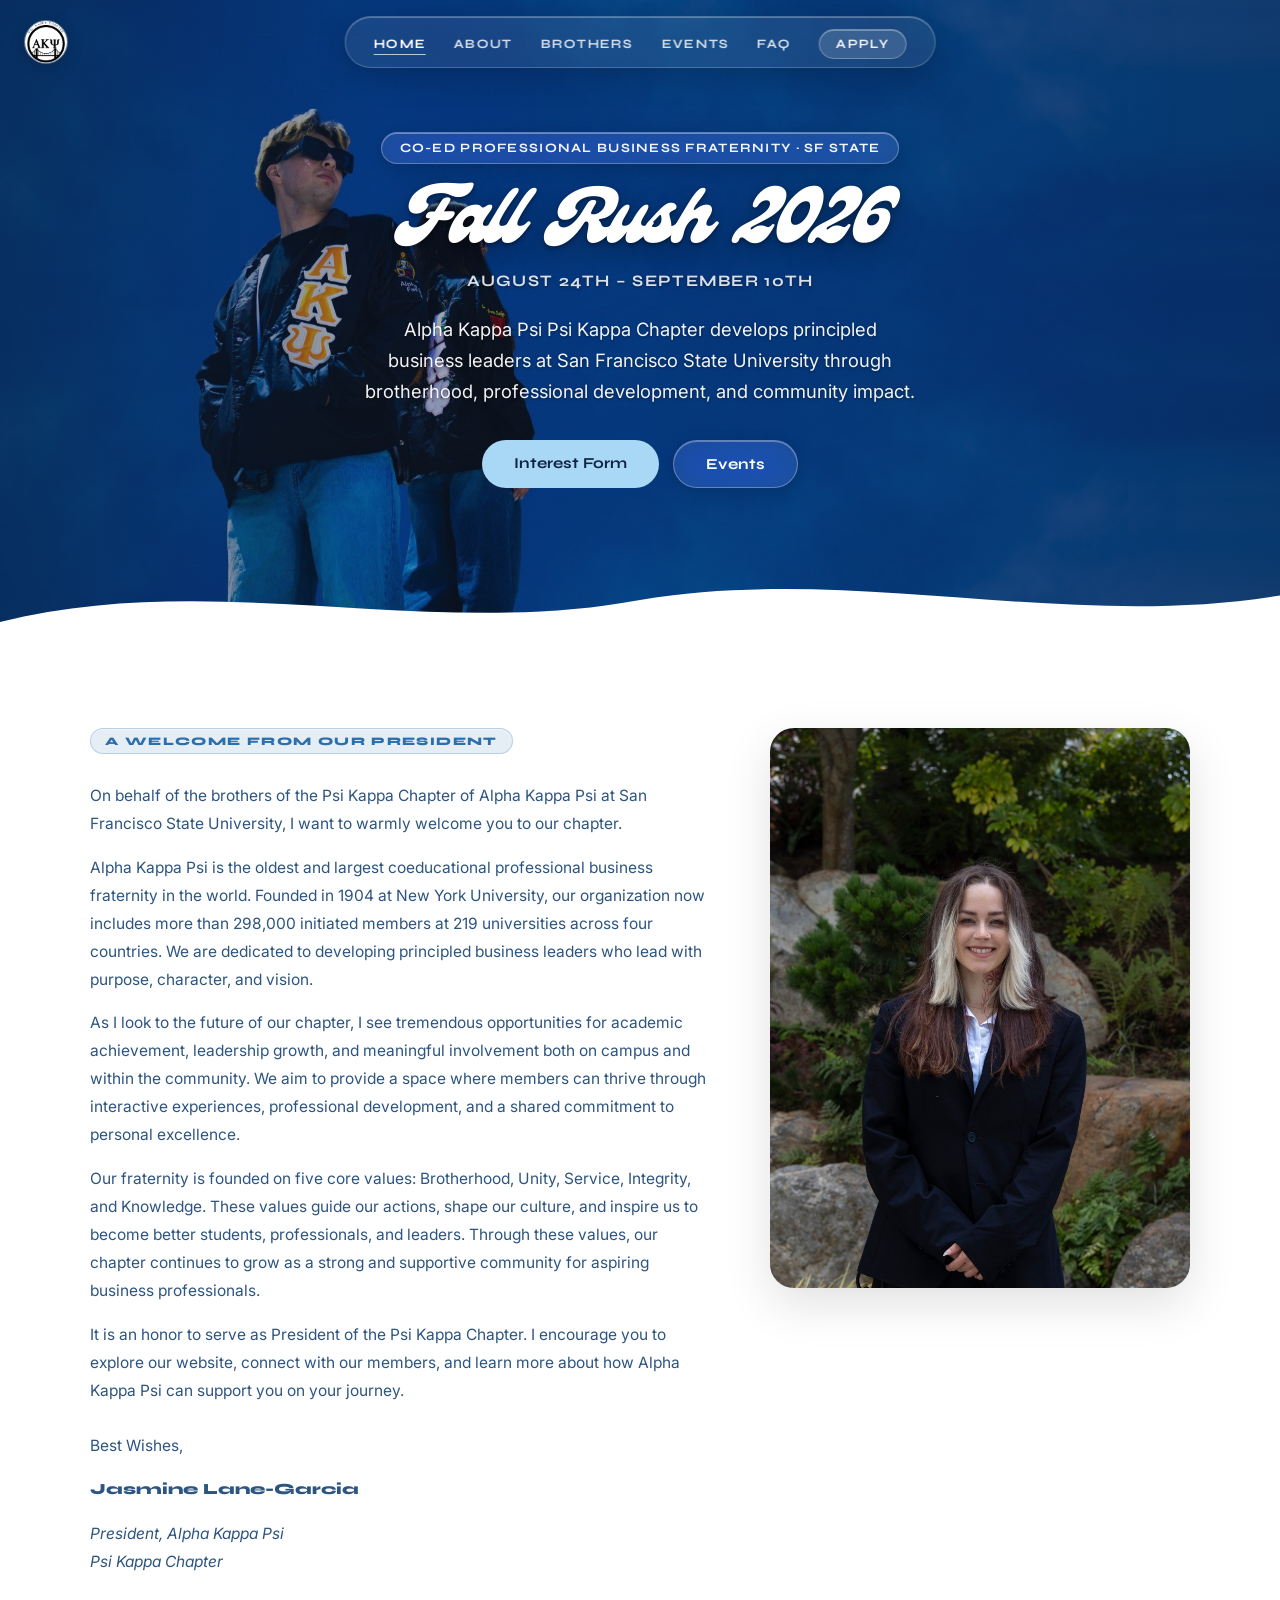
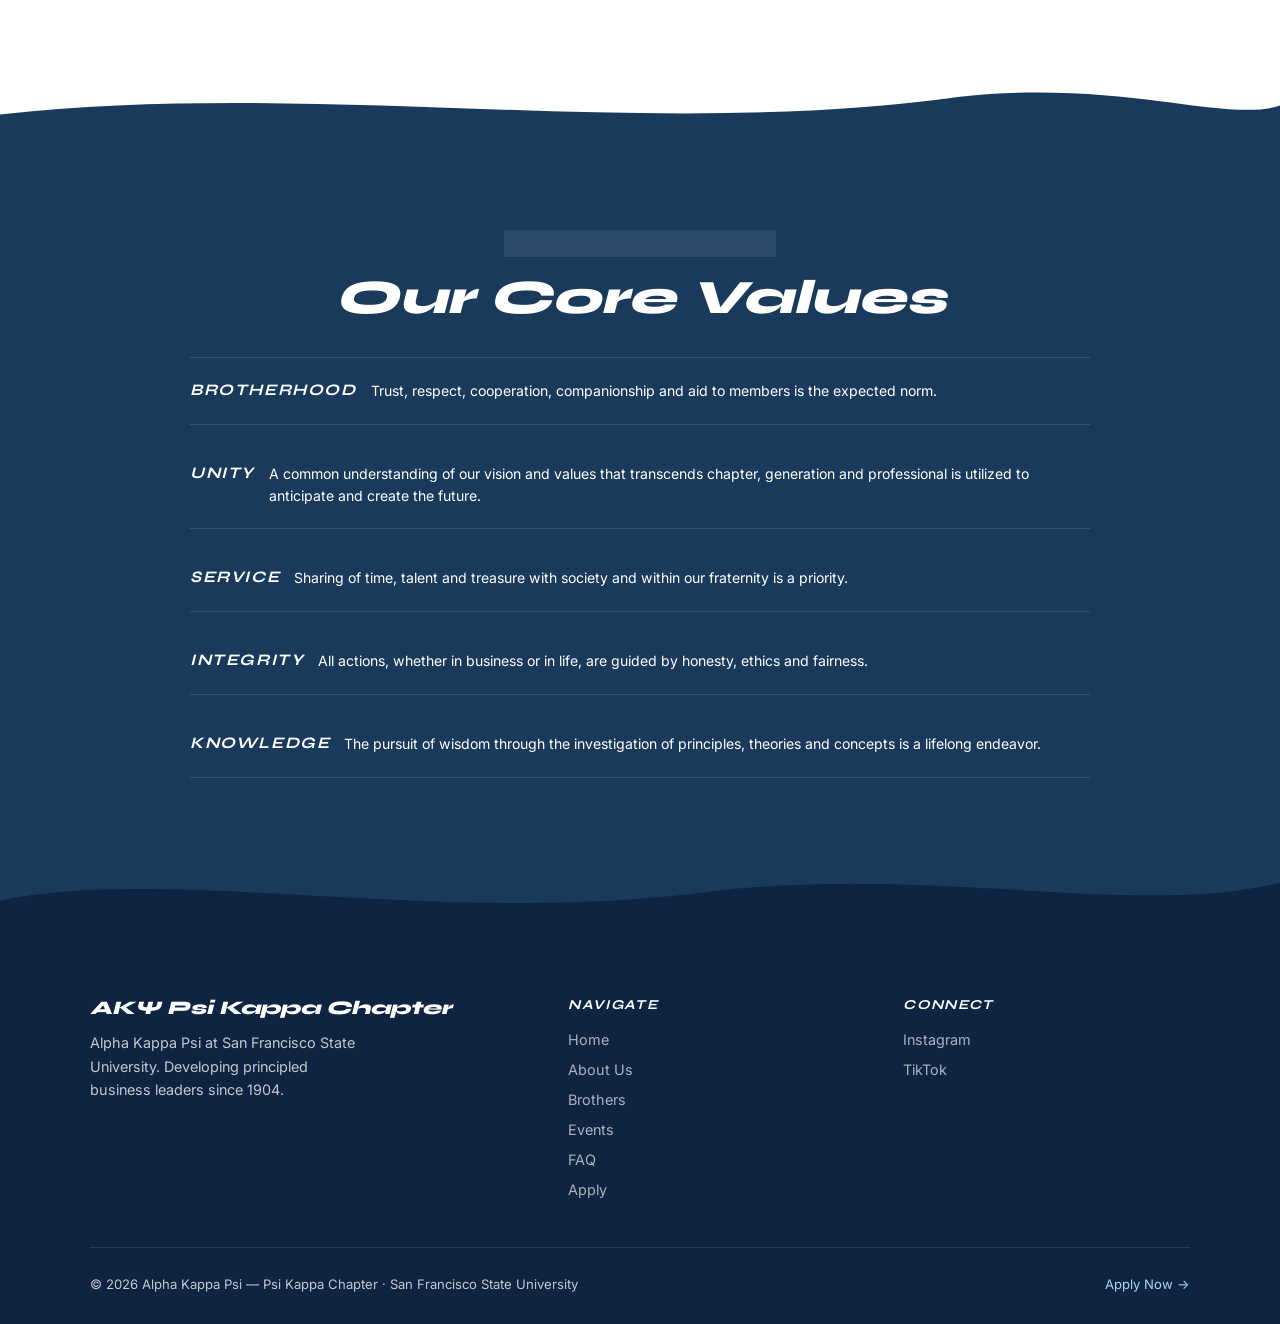
==== index.html @ 9f92d720 "Initial commit: AKPsi Psi Kappa chapter site" ====
<!DOCTYPE html>
<html lang="en">
<head>
  <meta charset="UTF-8" />
  <meta name="viewport" content="width=device-width, initial-scale=1.0" />
  <title>Alpha Kappa Psi — Psi Kappa Chapter</title>
  <link rel="stylesheet" href="css/style.css" />
  <link rel="icon" href="images/logo.png" />
</head>
<body>

  <!-- ANNOUNCEMENT BANNER -->
  <!-- NAV -->
  <nav>
    <a href="index.html" class="nav-logo">
      <img src="images/logo.png" alt="AKPsi Psi Kappa Logo" onerror="this.style.display='none'" />
      <span>AKΨ Psi Kappa</span>
    </a>
    <div class="nav-pill">
      <ul class="nav-links">
        <li><a href="index.html">Home</a></li>
        <li><a href="pages/about.html">About</a></li>
        <li><a href="pages/brothers.html">Brothers</a></li>
        <li><a href="pages/events.html">Events</a></li>
        <li><a href="pages/faq.html">FAQ</a></li>
        <li><a href="pages/apply.html" class="nav-cta">Apply</a></li>
      </ul>
    </div>
    <button class="hamburger" aria-label="Menu" style="pointer-events:all;">
      <span></span><span></span><span></span>
    </button>
  </nav>

  <!-- HERO -->
  <section class="hero">
    <div class="hero-bg" role="img" aria-label="Brothers of Alpha Kappa Psi, Psi Kappa Chapter"></div>
    <div class="hero-overlay"></div>
    <div class="hero-content">
      <div class="hero-tag">Co-ed Professional Business Fraternity · SF State</div>
      <h1>Fall Rush <em>2026</em></h1>
      <div class="hero-dates">August 24th – September 10th</div>
      <p>Alpha Kappa Psi Psi Kappa Chapter develops principled business leaders at San Francisco State University through brotherhood, professional development, and community impact.</p>
      <div class="hero-btns">
        <a href="https://docs.google.com/forms/d/e/1FAIpQLSfrI0D7R2KGJ5GtnsC33VsjA7HHToCCM_zNYAihpPoYTS0jjg/viewform?usp=preview" target="_blank" rel="noopener" class="btn-primary">Interest Form</a>
        <a href="pages/events.html" class="btn-outline">Events</a>
      </div>
    </div>
    <!-- hero wave fills navy — connects flush into ticker band below -->
    <div class="hero-wave">
      <svg viewBox="0 0 1440 110" xmlns="http://www.w3.org/2000/svg" preserveAspectRatio="none">
        <path d="M0,80 C240,20 480,100 720,55 C960,15 1200,90 1440,50 L1440,110 L0,110 Z" fill="#ffffff"/>
      </svg>
    </div>
  </section>


  <!-- PRESIDENT'S WELCOME -->
  <section class="president-section">
    <div class="president-inner">
      <div class="president-text">
        <div class="section-tag">A Welcome From Our President</div>
        <p>On behalf of the brothers of the Psi Kappa Chapter of Alpha Kappa Psi at San Francisco State University, I want to warmly welcome you to our chapter.</p>
        <p>Alpha Kappa Psi is the oldest and largest coeducational professional business fraternity in the world. Founded in 1904 at New York University, our organization now includes more than 298,000 initiated members at 219 universities across four countries. We are dedicated to developing principled business leaders who lead with purpose, character, and vision.</p>
        <p>As I look to the future of our chapter, I see tremendous opportunities for academic achievement, leadership growth, and meaningful involvement both on campus and within the community. We aim to provide a space where members can thrive through interactive experiences, professional development, and a shared commitment to personal excellence.</p>
        <p>Our fraternity is founded on five core values: Brotherhood, Unity, Service, Integrity, and Knowledge. These values guide our actions, shape our culture, and inspire us to become better students, professionals, and leaders. Through these values, our chapter continues to grow as a strong and supportive community for aspiring business professionals.</p>
        <p>It is an honor to serve as President of the Psi Kappa Chapter. I encourage you to explore our website, connect with our members, and learn more about how Alpha Kappa Psi can support you on your journey.</p>
        <p class="president-sign">Best Wishes,</p>
        <p class="president-name">Jasmine Lane-Garcia</p>
        <p class="president-title">President, Alpha Kappa Psi<br>Psi Kappa Chapter</p>
      </div>
      <div class="president-photo">
        <img src="images/president.jpg" alt="Jasmine Lane-Garcia, President" onerror="this.parentElement.innerHTML='<div class=\'president-placeholder\'>👤</div>'" />
      </div>
    </div>
  </section>

  <!-- wave: president → values -->
  <div class="wave-wrap" style="background:var(--navy); margin-top:-2px;">
    <svg viewBox="0 0 1440 90" xmlns="http://www.w3.org/2000/svg" preserveAspectRatio="none">
      <path d="M0,50 C360,10 720,80 1080,30 C1260,10 1380,60 1440,40 L1440,0 L0,0 Z" fill="#ffffff"/>
    </svg>
  </div>

  <!-- CORE VALUES -->
  <section class="values-section">
    <div class="values-inner">
      <div class="section-tag" style="color:rgba(255,255,255,0.7); border-color:rgba(255,255,255,0.2); background:rgba(255,255,255,0.08);">What We Stand For</div>
      <h2 class="section-title" style="color:var(--white);">Our Core Values</h2>

      <div class="values-list">
        <div class="value-item">
          <h3>Brotherhood</h3>
          <p>Trust, respect, cooperation, companionship and aid to members is the expected norm.</p>
        </div>
        <div class="value-item">
          <h3>Unity</h3>
          <p>A common understanding of our vision and values that transcends chapter, generation and professional is utilized to anticipate and create the future.</p>
        </div>
        <div class="value-item">
          <h3>Service</h3>
          <p>Sharing of time, talent and treasure with society and within our fraternity is a priority.</p>
        </div>
        <div class="value-item">
          <h3>Integrity</h3>
          <p>All actions, whether in business or in life, are guided by honesty, ethics and fairness.</p>
        </div>
        <div class="value-item">
          <h3>Knowledge</h3>
          <p>The pursuit of wisdom through the investigation of principles, theories and concepts is a lifelong endeavor.</p>
        </div>
      </div>
    </div>
  </section>

  <!-- wave: values → footer -->
  <div class="wave-wrap" style="background:var(--text-dark); margin-top:-2px;">
    <svg viewBox="0 0 1440 90" xmlns="http://www.w3.org/2000/svg" preserveAspectRatio="none">
      <path d="M0,50 C200,10 500,80 800,40 C1050,10 1280,70 1440,30 L1440,0 L0,0 Z" fill="var(--navy)"/>
    </svg>
  </div>

  <!-- FOOTER -->
  <footer>
    <div class="footer-inner">
      <div class="footer-top">
        <div class="footer-brand">
          <div class="brand-name">AKΨ Psi Kappa Chapter</div>
          <p>Alpha Kappa Psi at San Francisco State University. Developing principled business leaders since 1904.</p>
        </div>
        <div class="footer-col">
          <h4>Navigate</h4>
          <ul>
            <li><a href="index.html">Home</a></li>
            <li><a href="pages/about.html">About Us</a></li>
            <li><a href="pages/brothers.html">Brothers</a></li>
            <li><a href="pages/events.html">Events</a></li>
            <li><a href="pages/faq.html">FAQ</a></li>
            <li><a href="https://docs.google.com/forms/d/e/1FAIpQLSenPRLNFQxkMhAuqAMwuYZ88H-d26_uNZrxAt8tLkR5sAZFIw/viewform?usp=header" target="_blank" rel="noopener">Apply</a></li>
          </ul>
        </div>
        <div class="footer-col">
          <h4>Connect</h4>
          <ul>
            <li><a href="https://www.instagram.com/sfsu.akpsi?utm_source=ig_web_button_share_sheet&igsi=ZDNlZDc0MzIxNw==" target="_blank" rel="noopener">Instagram</a></li>
            <li><a href="https://www.tiktok.com/@sfsuakpsi?is_from_webapp=1&sender_device=pc" target="_blank" rel="noopener">TikTok</a></li>
          </ul>
        </div>
      </div>
      <div class="footer-bottom">
        <span>© 2026 Alpha Kappa Psi — Psi Kappa Chapter · San Francisco State University</span>
        <a href="https://docs.google.com/forms/d/e/1FAIpQLSenPRLNFQxkMhAuqAMwuYZ88H-d26_uNZrxAt8tLkR5sAZFIw/viewform?usp=header" target="_blank" rel="noopener">Apply Now →</a>
      </div>
    </div>
  </footer>

  <script src="js/main.js"></script>
</body>
</html>
---- css/style.css ----
@import url('https://fonts.googleapis.com/css2?family=Syne:ital,wght@0,400;0,600;0,700;0,800;1,700;1,800&family=Inter:wght@300;400;500&display=swap');

@font-face {
  font-family: 'Genty';
  src: url('../fonts/GentyDemo-Regular.ttf') format('truetype');
  font-weight: 700;
  font-style: normal;
  font-display: swap;
}

:root {
  --sky: #90B8D8;
  --sky-light: #C8E0F0;
  --sky-dark: #2C6FAC;
  --navy: #1A3A5C;
  --navy-deep: #0F2338;
  --pastel: #B8D4EC;
  --lime: #A8D8F5;
  --lime-dark: #7EC0EC;
  --white: #FFFFFF;
  --cloud: #EEF4FB;
  --text-dark: #0F2440;
  --text-mid: #2D5580;
  --nav-h: 72px;
}

* {
  margin: 0;
  padding: 0;
  box-sizing: border-box;
}

h1, h2, h3, h4,
.section-title,
.page-hero h1,
.modal-name,
.nav-logo span,
.brand-name {
  font-family: 'Syne', sans-serif;
  font-style: italic;
}

html {
  scroll-behavior: smooth;
}

body {
  font-family: 'Inter', sans-serif;
  background: var(--sky-light);
  color: var(--text-dark);
  overflow-x: hidden;
}

/* ── LIQUID GLASS MIXIN ── */
.glass {
  background: rgba(255, 255, 255, 0.08);
  backdrop-filter: blur(28px) saturate(180%);
  -webkit-backdrop-filter: blur(28px) saturate(180%);
  border: 1px solid rgba(255, 255, 255, 0.22);
  box-shadow:
    inset 0 1px 0 rgba(255,255,255,0.3),
    0 8px 32px rgba(0,0,0,0.18);
}

/* ── ANNOUNCEMENT TICKER ── */
.wave-ticker-band {
  background: transparent;
  margin-top: -2px;
  height: 30px;
  overflow: hidden;
}

.ticker-inner {
  display: flex;
  width: 200%;
  height: 30px;
  animation: ticker-right 50s linear infinite;
  will-change: transform;
}

.ticker-svg {
  display: block;
  width: 50%;
  height: 30px;
  flex-shrink: 0;
}

@keyframes ticker-right {
  from { transform: translateX(-50%); }
  to   { transform: translateX(0%); }
}

/* ── NAV ── */
nav {
  position: fixed;
  top: 16px;
  left: 0;
  right: 0;
  height: 52px;
  display: flex;
  align-items: center;
  padding: 0 24px;
  z-index: 100;
  background: transparent;
  pointer-events: none;
}

.nav-logo {
  display: flex;
  align-items: center;
  text-decoration: none;
  pointer-events: all;
  flex-shrink: 0;
}

.nav-logo img {
  height: 44px;
  width: 44px;
  object-fit: cover;
  mix-blend-mode: multiply;
  border-radius: 50%;
  border: 1.5px solid rgba(255,255,255,0.35);
  box-shadow: 0 4px 16px rgba(0,0,0,0.2), inset 0 1px 0 rgba(255,255,255,0.3);
  transition: transform 0.2s;
}

.nav-logo img:hover { transform: scale(1.06); }

.nav-logo span { display: none; }

/* glass pill — centered, contains links + apply */
.nav-pill {
  position: absolute;
  left: 50%;
  transform: translateX(-50%);
  display: flex;
  align-items: center;
  gap: 32px;
  padding: 0 28px;
  height: 52px;
  background: rgba(255, 255, 255, 0.08);
  backdrop-filter: blur(40px) saturate(180%);
  -webkit-backdrop-filter: blur(40px) saturate(180%);
  border-radius: 100px;
  border: 1px solid rgba(255,255,255,0.2);
  box-shadow: inset 0 1px 0 rgba(255,255,255,0.28), 0 8px 32px rgba(0,0,0,0.2);
  pointer-events: all;
  transition: background 0.4s ease, border-color 0.4s ease, box-shadow 0.4s ease;
}

/* nav link color transition */
.nav-links a { transition: color 0.4s ease; }

/* nav over light/white backgrounds */
nav.scrolled .nav-pill {
  background: rgba(15, 35, 64, 0.82);
  border-color: rgba(255,255,255,0.12);
  box-shadow: inset 0 1px 0 rgba(255,255,255,0.1), 0 8px 32px rgba(0,0,0,0.28);
}

nav.scrolled .nav-links a {
  color: rgba(255,255,255,0.92);
}

nav.scrolled .nav-links a:hover {
  color: var(--white);
}

.nav-links {
  display: flex;
  gap: 28px;
  list-style: none;
}

.nav-links a {
  font-family: 'Syne', sans-serif;
  font-weight: 700;
  font-size: 0.8rem;
  color: rgba(255,255,255,0.82);
  text-decoration: none;
  letter-spacing: 0.1em;
  text-transform: uppercase;
  transition: color 0.2s;
  white-space: nowrap;
}

.nav-links a:hover { color: var(--white); }

.nav-links a.active-page {
  color: var(--white);
  border-bottom: 1.5px solid rgba(255,255,255,0.7);
  padding-bottom: 2px;
}

.nav-cta {
  background: rgba(255,255,255,0.14) !important;
  color: rgba(255,255,255,0.92) !important;
  padding: 6px 16px;
  border-radius: 100px;
  border: 1px solid rgba(255,255,255,0.28) !important;
  box-shadow: inset 0 1px 0 rgba(255,255,255,0.3);
  font-weight: 700 !important;
  font-size: 0.8rem !important;
  letter-spacing: 0.1em !important;
  text-transform: uppercase !important;
  transition: background 0.2s, transform 0.2s !important;
  white-space: nowrap;
}

.nav-cta:hover {
  background: rgba(255,255,255,0.24) !important;
  transform: scale(1.04);
  color: var(--white) !important;
}

.hamburger {
  display: none;
  flex-direction: column;
  gap: 5px;
  cursor: pointer;
  background: none;
  border: none;
  padding: 4px;
}

.hamburger span {
  display: block;
  width: 24px;
  height: 2px;
  background: var(--white);
  border-radius: 2px;
  transition: all 0.3s;
}

/* ── HERO ── */
.hero {
  min-height: 72vh;
  display: flex;
  align-items: center;
  justify-content: center;
  position: relative;
  overflow: hidden;
  padding-top: var(--nav-h);
  padding-bottom: 100px; /* room for the wave bleeding in from below */
}

.hero-wave {
  position: absolute;
  bottom: -1px;
  left: 0;
  right: 0;
  line-height: 0;
  z-index: 3;
}

/* Full-bleed subject photo fills the entire hero */
.hero-bg {
  position: absolute;
  inset: 0;
  background: url('../images/hero-cover.jpg') left 22% / cover no-repeat;
}

.hero-overlay {
  position: absolute;
  inset: 0;
  z-index: 1;
  background: linear-gradient(90deg,
    rgba(10,28,54,0.65) 0%,
    rgba(10,28,54,0.35) 30%,
    rgba(10,28,54,0.4) 60%,
    rgba(10,28,54,0.55) 100%
  );
}

/* Decorative clouds — used on inner-page heroes (.page-hero) */
.cloud-layer {
  position: absolute;
  width: 100%;
  height: 100%;
  pointer-events: none;
}

.cloud {
  position: absolute;
  background: var(--white);
  border-radius: 50px;
  opacity: 0.35;
  filter: blur(3px);
}

.cloud::before,
.cloud::after {
  content: '';
  position: absolute;
  background: var(--white);
  border-radius: 50%;
}

@keyframes cloud-scroll {
  from { transform: translateX(0); }
  to   { transform: translateX(calc(100vw + 400px)); }
}

/* each cloud starts off the left edge; negative delay puts them mid-journey on load */
.c1 {
  width: 180px; height: 55px;
  top: 18%; left: -200px;
  animation: cloud-scroll 50s linear infinite;
  animation-delay: -10s;
}
.c1::before { width: 80px; height: 80px; top: -40px; left: 20px; }
.c1::after  { width: 60px; height: 60px; top: -30px; left: 70px; }

.c2 {
  width: 280px; height: 75px;
  top: 25%; left: -300px;
  animation: cloud-scroll 65s linear infinite;
  animation-delay: -30s;
}
.c2::before { width: 110px; height: 110px; top: -55px; left: 35px; }
.c2::after  { width: 80px; height: 80px;  top: -40px; left: 120px; }

.c3 {
  width: 150px; height: 42px;
  top: 52%; left: -180px;
  animation: cloud-scroll 42s linear infinite;
  animation-delay: -18s;
}
.c3::before { width: 65px; height: 65px; top: -35px; left: 18px; }
.c3::after  { width: 50px; height: 50px; top: -25px; left: 68px; }

.c4 {
  width: 220px; height: 60px;
  top: 65%; left: -250px;
  animation: cloud-scroll 55s linear infinite;
  animation-delay: -44s;
}
.c4::before { width: 90px; height: 90px; top: -48px; left: 25px; }
.c4::after  { width: 65px; height: 65px; top: -34px; left: 95px; }

.c5 {
  width: 195px; height: 52px;
  top: 8%; left: -220px;
  animation: cloud-scroll 58s linear infinite;
  animation-delay: -22s;
}
.c5::before { width: 85px; height: 85px; top: -44px; left: 28px; }
.c5::after  { width: 62px; height: 62px; top: -32px; left: 88px; }

.c6 {
  width: 130px; height: 36px;
  top: 44%; left: -150px;
  animation: cloud-scroll 38s linear infinite;
  animation-delay: -5s;
}
.c6::before { width: 55px; height: 55px; top: -30px; left: 14px; }
.c6::after  { width: 42px; height: 42px; top: -22px; left: 58px; }

/* ── Birds ── */
.bird {
  position: absolute;
  width: 46px; height: 18px;
  animation: cloud-scroll var(--bird-dur, 22s) linear infinite;
  animation-delay: var(--bird-delay, 0s);
  opacity: 0.55;
  z-index: 2;
}
.bird::before,
.bird::after {
  content: '';
  position: absolute;
  top: 0;
  width: 23px; height: 11px;
  border-top: 3px solid var(--navy-deep);
  border-radius: 50% 50% 0 0;
  animation: bird-flap var(--flap, 0.8s) ease-in-out infinite alternate;
}
.bird::before { right: 23px; transform-origin: right center; }
.bird::after  { left: 23px;  transform-origin: left center; animation-direction: alternate-reverse; }

@keyframes bird-flap {
  from { transform: rotate(-18deg); }
  to   { transform: rotate(12deg); }
}

.b1 { top: 20%; left: -70px;  --bird-dur: 20s; --bird-delay: -4s;  --flap: 0.75s; }
.b2 { top: 22%; left: -100px; --bird-dur: 22s; --bird-delay: -9s;  --flap: 0.85s; width: 36px; opacity: 0.4; }
.b3 { top: 36%; left: -60px;  --bird-dur: 17s; --bird-delay: -12s; --flap: 0.65s; }
.b4 { top: 14%; left: -85px;  --bird-dur: 25s; --bird-delay: -18s; --flap: 0.90s; width: 40px; }
.b5 { top: 58%; left: -55px;  --bird-dur: 19s; --bird-delay: -7s;  --flap: 0.70s; width: 32px; opacity: 0.45; }
.b6 { top: 16%; left: -110px; --bird-dur: 28s; --bird-delay: -14s; --flap: 0.80s; }

.hero-content {
  position: relative;
  z-index: 2;
  text-align: center;
  padding: 24px;
  width: 100%;
  max-width: 600px;
  margin: 0 auto;
  background: none;
  border: none;
  box-shadow: none;
}

.hero-tag {
  display: inline-block;
  background: rgba(255,255,255,0.1);
  backdrop-filter: blur(20px) saturate(180%);
  -webkit-backdrop-filter: blur(20px) saturate(180%);
  border: 1px solid rgba(255,255,255,0.28);
  box-shadow: inset 0 1px 0 rgba(255,255,255,0.35), 0 4px 16px rgba(0,0,0,0.15);
  color: rgba(255,255,255,0.95);
  font-family: 'Syne', sans-serif;
  font-weight: 700;
  font-size: 0.8rem;
  letter-spacing: 0.1em;
  text-transform: uppercase;
  padding: 7px 18px;
  border-radius: 100px;
  margin-bottom: 24px;
}

.hero h1 {
  font-family: 'Genty', 'Syne', sans-serif;
  font-weight: 800;
  font-size: clamp(2.8rem, 6vw, 5rem);
  line-height: 1.05;
  color: var(--white);
  text-align: center;
  text-shadow: 0 2px 4px rgba(0,0,0,0.4), 0 8px 32px rgba(0,0,0,0.3);
  margin-bottom: 2px;
  letter-spacing: -0.02em;
}

.hero h1 em {
  font-style: italic;
  color: var(--white);
  text-shadow: 0 2px 6px rgba(0,0,0,0.4), 0 8px 32px rgba(0,0,0,0.25);
}

.hero-dates {
  font-family: 'Syne', sans-serif;
  font-weight: 700;
  font-size: 1rem;
  letter-spacing: 0.08em;
  text-transform: uppercase;
  color: rgba(255,255,255,0.85);
  text-shadow: 0 1px 3px rgba(0,0,0,0.4);
  margin-bottom: 24px;
}

.hero p {
  font-size: 1.15rem;
  color: rgba(255,255,255,0.95);
  max-width: 560px;
  margin: 0 auto 32px;
  line-height: 1.7;
  text-shadow: 0 1px 3px rgba(0,0,0,0.4);
}

.hero-btns {
  display: flex;
  gap: 14px;
  justify-content: center;
  flex-wrap: wrap;
}

.btn-primary {
  background: var(--lime);
  color: var(--text-dark);
  font-family: 'Syne', sans-serif;
  font-weight: 700;
  font-size: 0.95rem;
  padding: 14px 32px;
  border-radius: 100px;
  text-decoration: none;
  transition: transform 0.2s, background 0.2s;
  display: inline-block;
}

.btn-primary:hover {
  background: var(--lime-dark);
  transform: translateY(-2px);
}

.btn-outline {
  background: rgba(255,255,255,0.1);
  backdrop-filter: blur(20px) saturate(180%);
  -webkit-backdrop-filter: blur(20px) saturate(180%);
  color: var(--white);
  font-family: 'Syne', sans-serif;
  font-weight: 700;
  font-size: 0.95rem;
  padding: 14px 32px;
  border-radius: 100px;
  text-decoration: none;
  border: 1px solid rgba(255,255,255,0.3);
  box-shadow: inset 0 1px 0 rgba(255,255,255,0.3), 0 4px 16px rgba(0,0,0,0.15);
  transition: transform 0.2s, background 0.2s, box-shadow 0.2s;
  display: inline-block;
}

.btn-outline:hover {
  background: rgba(255,255,255,0.18);
  box-shadow: inset 0 1px 0 rgba(255,255,255,0.4), 0 8px 24px rgba(0,0,0,0.2);
  transform: translateY(-2px);
}

.hero-scroll {
  position: absolute;
  bottom: 36px;
  left: 50%;
  transform: translateX(-50%);
  display: flex;
  flex-direction: column;
  align-items: center;
  gap: 8px;
  color: rgba(255,255,255,0.7);
  font-size: 0.75rem;
  font-family: 'Syne', sans-serif;
  letter-spacing: 0.1em;
  text-transform: uppercase;
  animation: bounce 2s ease-in-out infinite;
}

.hero-scroll svg {
  width: 20px;
  height: 20px;
  stroke: rgba(255,255,255,0.7);
}

@keyframes bounce {
  0%, 100% { transform: translateX(-50%) translateY(0); }
  50% { transform: translateX(-50%) translateY(6px); }
}

/* ── WAVE DIVIDERS ── */
.wave-wrap {
  position: relative;
  line-height: 0;
  overflow: hidden;
}

.wave-wrap svg {
  display: block;
  width: 100%;
}

/* ── SECTIONS ── */
section {
  padding: 96px 40px;
}

.section-tag {
  display: inline-block;
  background: rgba(44, 111, 172, 0.12);
  backdrop-filter: blur(12px);
  -webkit-backdrop-filter: blur(12px);
  border: 1px solid rgba(44, 111, 172, 0.25);
  box-shadow: inset 0 1px 0 rgba(255,255,255,0.5);
  color: var(--sky-dark);
  font-family: 'Syne', sans-serif;
  font-weight: 800;
  font-size: 0.72rem;
  letter-spacing: 0.12em;
  text-transform: uppercase;
  padding: 5px 14px;
  border-radius: 100px;
  margin-bottom: 16px;
}

/* glass section tag on dark backgrounds (page heroes) */
.page-hero .section-tag {
  background: rgba(255,255,255,0.1);
  border-color: rgba(255,255,255,0.25);
  box-shadow: inset 0 1px 0 rgba(255,255,255,0.3);
  color: rgba(255,255,255,0.9);
}

.section-title {
  font-family: 'Syne', sans-serif;
  font-weight: 800;
  font-size: clamp(2rem, 4vw, 3rem);
  color: var(--text-dark);
  line-height: 1.1;
  margin-bottom: 16px;
}

.section-sub {
  font-size: 1.05rem;
  color: var(--text-mid);
  line-height: 1.7;
  max-width: 560px;
}

/* ── PRESIDENT'S WELCOME ── */
.president-section {
  background: var(--white);
  padding: 80px 40px;
}

.president-inner {
  max-width: 1100px;
  margin: 0 auto;
  display: grid;
  grid-template-columns: 1fr 420px;
  gap: 64px;
  align-items: start;
}

.president-text .section-tag { margin-bottom: 28px; }

.president-text p {
  font-size: 0.97rem;
  color: var(--text-mid);
  line-height: 1.8;
  margin-bottom: 16px;
}

.president-sign  { margin-top: 28px; color: var(--text-dark); }
.president-name  { font-family: 'Syne', sans-serif; font-weight: 800; font-size: 1.1rem; color: var(--text-dark); margin-bottom: 2px; }
.president-title { font-size: 0.9rem; color: var(--text-mid); font-style: italic; }

.president-photo {
  border-radius: 24px;
  overflow: hidden;
  box-shadow: 0 16px 48px rgba(0,0,0,0.12);
  aspect-ratio: 3/4;
  background: var(--sky-light);
}

.president-photo img {
  width: 100%; height: 100%; object-fit: cover; display: block;
}

.president-placeholder {
  width: 100%; height: 100%;
  display: flex; align-items: center; justify-content: center;
  font-size: 6rem;
  background: linear-gradient(135deg, var(--sky-light), var(--sky));
}

/* ── CORE VALUES ── */
.values-section {
  background: var(--navy);
  padding: 80px 40px;
  text-align: center;
}

.values-inner {
  max-width: 900px;
  margin: 0 auto;
}

.values-icons {
  display: flex;
  justify-content: center;
  gap: 40px;
  margin: 48px 0 56px;
  flex-wrap: wrap;
}

.value-icon-item {
  display: flex;
  flex-direction: column;
  align-items: center;
  gap: 10px;
}

.value-icon {
  width: 96px; height: 96px;
  background: rgba(255,255,255,0.1);
  border: 1px solid rgba(255,255,255,0.18);
  border-radius: 24px;
  display: flex; align-items: center; justify-content: center;
  font-size: 2.8rem;
  backdrop-filter: blur(8px);
}

.value-icon-item span {
  font-family: 'Syne', sans-serif;
  font-weight: 700;
  font-size: 0.9rem;
  color: var(--white);
  letter-spacing: 0.08em;
  text-transform: uppercase;
}

.values-list {
  display: flex;
  flex-direction: column;
  gap: 0;
  border-top: 1px solid rgba(255,255,255,0.12);
}

.value-item {
  display: grid;
  grid-template-columns: 180px 1fr;
  gap: 24px;
  align-items: baseline;
  padding: 22px 0;
  border-bottom: 1px solid rgba(255,255,255,0.12);
  text-align: left;
}

.value-item h3 {
  font-family: 'Syne', sans-serif;
  font-weight: 700;
  font-size: 1rem;
  color: var(--white);
  letter-spacing: 0.1em;
  text-transform: uppercase;
}

.value-item p {
  font-size: 1.05rem;
  color: #ffffff !important;
  line-height: 1.75;
  margin: 0;
}

/* ── PILLARS (home) ── */
.pillars {
  background: var(--white);
}

.pillars-inner {
  max-width: 1100px;
  margin: 0 auto;
}

.pillars-header {
  text-align: center;
  margin-bottom: 60px;
}

.pillars-header .section-sub {
  margin: 0 auto;
}

.pillars-grid {
  display: grid;
  grid-template-columns: repeat(3, 1fr);
  gap: 24px;
}

.pillar-card {
  background: var(--cloud);
  border-radius: 24px;
  padding: 36px 28px;
  border: 1.5px solid rgba(126,200,227,0.25);
  transition: transform 0.25s, box-shadow 0.25s;
}

.pillar-card:hover {
  transform: translateY(-6px);
  box-shadow: 0 16px 40px rgba(74,159,191,0.15);
}

.pillar-icon {
  width: 52px;
  height: 52px;
  border-radius: 14px;
  background: linear-gradient(135deg, var(--sky), var(--sky-dark));
  display: flex;
  align-items: center;
  justify-content: center;
  margin-bottom: 20px;
  font-size: 1.5rem;
}

.pillar-card h3 {
  font-family: 'Syne', sans-serif;
  font-weight: 700;
  font-size: 1.2rem;
  margin-bottom: 10px;
  color: var(--text-dark);
}

.pillar-card p {
  font-size: 0.95rem;
  color: var(--text-mid);
  line-height: 1.65;
}

/* ── STATS BAND ── */
.stats-band {
  background: linear-gradient(135deg, var(--navy), var(--sky-dark));
  padding: 60px 40px;
}

.stats-inner {
  max-width: 900px;
  margin: 0 auto;
  display: flex;
  justify-content: space-around;
  flex-wrap: wrap;
  gap: 32px;
  text-align: center;
}

.stat-item {
  background: rgba(255,255,255,0.08);
  backdrop-filter: blur(24px) saturate(160%);
  -webkit-backdrop-filter: blur(24px) saturate(160%);
  border: 1px solid rgba(255,255,255,0.18);
  box-shadow: inset 0 1px 0 rgba(255,255,255,0.25), 0 4px 20px rgba(0,0,0,0.15);
  border-radius: 20px;
  padding: 24px 36px;
}

.stat-item span {
  display: block;
  font-family: 'Syne', sans-serif;
  font-weight: 800;
  font-size: 3rem;
  color: var(--white);
  line-height: 1;
}

.stat-item p {
  font-size: 0.82rem;
  color: rgba(255,255,255,0.7);
  margin-top: 6px;
  font-family: 'Syne', sans-serif;
  letter-spacing: 0.08em;
  text-transform: uppercase;
}

/* ── CLOUD CARD ── */
.cloud-card {
  background: var(--white);
  border-radius: 28px;
  padding: 40px;
  box-shadow: 0 8px 32px rgba(74,159,191,0.1);
  border: 1.5px solid rgba(126,200,227,0.2);
}

/* ── PAGE HERO (inner pages) ── */
.page-hero {
  min-height: 38vh;
  display: flex;
  align-items: flex-end;
  padding: 130px 40px 60px;
  position: relative;
  overflow: hidden;
  background: linear-gradient(160deg, #0F2F54 0%, #2C6FAC 100%);
}

.page-hero-bg {
  position: absolute;
  inset: 0;
  background: linear-gradient(160deg, #0F2F54 0%, #1A4A7A 60%, #2C6FAC 100%);
}

.page-hero-content {
  position: relative;
  z-index: 2;
  max-width: 1100px;
  margin: 0 auto;
  width: 100%;
}

.page-hero h1 {
  font-family: 'Syne', sans-serif;
  font-weight: 800;
  font-size: clamp(2.5rem, 6vw, 5rem);
  color: var(--white);
  line-height: 1;
  letter-spacing: -0.02em;
  text-shadow: 0 4px 20px rgba(0,0,0,0.1);
}

.page-hero p {
  font-size: 1.1rem;
  color: rgba(255,255,255,0.88);
  margin-top: 14px;
  max-width: 500px;
}

/* ── BROTHERS GRID ── */
.brothers-section {
  background: var(--white);
}

.brothers-inner {
  max-width: 1100px;
  margin: 0 auto;
}

.filter-bar {
  display: flex;
  gap: 0;
  margin: 36px 0;
  overflow-x: auto;
  scrollbar-width: none;
  -ms-overflow-style: none;
  padding-bottom: 4px;
  border-bottom: 1.5px solid rgba(144, 184, 216, 0.25);
}

.filter-bar::-webkit-scrollbar { display: none; }

.filter-btn {
  display: flex;
  flex-direction: column;
  align-items: center;
  gap: 10px;
  padding: 16px 20px;
  background: none;
  border: none;
  cursor: pointer;
  flex-shrink: 0;
  position: relative;
  transition: opacity 0.2s;
  opacity: 0.5;
}

.filter-btn::after {
  content: '';
  position: absolute;
  bottom: -5px;
  left: 50%;
  transform: translateX(-50%);
  width: 0;
  height: 2px;
  background: var(--sky-dark);
  border-radius: 2px;
  transition: width 0.2s;
}

.filter-btn.active { opacity: 1; }
.filter-btn.active::after { width: 60%; }
.filter-btn:hover { opacity: 0.85; }

.filter-icon {
  width: 56px;
  height: 56px;
  border-radius: 50%;
  background: linear-gradient(135deg, var(--sky-light), var(--pastel));
  display: flex;
  align-items: center;
  justify-content: center;
  font-size: 1.4rem;
  transition: transform 0.2s, box-shadow 0.2s;
  box-shadow: 0 2px 8px rgba(44, 111, 172, 0.1);
}

.filter-btn.active .filter-icon {
  background: linear-gradient(135deg, var(--sky-dark), var(--navy));
  box-shadow: 0 4px 16px rgba(44, 111, 172, 0.3);
  transform: scale(1.08);
}

.filter-btn:hover .filter-icon { transform: scale(1.05); }

.filter-label {
  font-family: 'Syne', sans-serif;
  font-weight: 700;
  font-size: 0.72rem;
  color: var(--text-dark);
  text-align: center;
  white-space: nowrap;
  letter-spacing: 0.01em;
}

.brothers-grid {
  display: grid;
  grid-template-columns: repeat(auto-fill, minmax(220px, 1fr));
  gap: 24px;
}

.brother-card {
  background: var(--cloud);
  border-radius: 20px;
  overflow: hidden;
  border: 1.5px solid rgba(126,200,227,0.2);
  transition: transform 0.25s, box-shadow 0.25s;
}

.brother-card:hover {
  transform: translateY(-5px);
  box-shadow: 0 14px 36px rgba(74,159,191,0.15);
}

.brother-photo {
  width: 100%;
  height: 220px;
  overflow: hidden;
  background: linear-gradient(135deg, var(--sky-light), var(--sky));
  display: flex;
  align-items: center;
  justify-content: center;
  font-size: 3rem;
}

.brother-photo img {
  width: 100%;
  height: 100%;
  object-fit: cover;
}

.brother-info {
  padding: 18px 16px;
}

.brother-info h3 {
  font-family: 'Syne', sans-serif;
  font-weight: 700;
  font-size: 1rem;
  margin-bottom: 4px;
}

.brother-info .role {
  font-size: 0.82rem;
  color: var(--sky-dark);
  font-weight: 500;
  margin-bottom: 4px;
}

.brother-info .major {
  font-size: 0.8rem;
  color: var(--text-mid);
}

/* ── EVENTS ── */
.events-section {
  background: var(--cloud);
}

.events-inner {
  max-width: 1100px;
  margin: 0 auto;
}

.events-grid {
  display: grid;
  grid-template-columns: repeat(auto-fill, minmax(300px, 1fr));
  gap: 24px;
  margin-top: 40px;
}

.event-card {
  background: var(--white);
  border-radius: 20px;
  overflow: hidden;
  border: 1.5px solid rgba(126,200,227,0.2);
  transition: transform 0.25s, box-shadow 0.25s;
}

.event-card:hover {
  transform: translateY(-5px);
  box-shadow: 0 14px 36px rgba(74,159,191,0.14);
}

.event-date-strip {
  background: linear-gradient(135deg, var(--sky), var(--sky-dark));
  padding: 16px 24px;
  display: flex;
  align-items: center;
  gap: 16px;
}

.event-date-box {
  background: var(--lime);
  border-radius: 10px;
  padding: 6px 12px;
  text-align: center;
  min-width: 52px;
}

.event-date-box .month {
  font-family: 'Syne', sans-serif;
  font-weight: 700;
  font-size: 0.7rem;
  text-transform: uppercase;
  letter-spacing: 0.08em;
  color: var(--text-dark);
}

.event-date-box .day {
  font-family: 'Syne', sans-serif;
  font-weight: 800;
  font-size: 1.4rem;
  color: var(--text-dark);
  line-height: 1;
}

.event-weekday {
  font-family: 'Syne', sans-serif;
  font-weight: 600;
  font-size: 0.68rem;
  color: rgba(255,255,255,0.6);
  text-transform: uppercase;
  letter-spacing: 0.08em;
  margin-bottom: 2px;
}

.event-type {
  font-family: 'Syne', sans-serif;
  font-weight: 600;
  font-size: 0.8rem;
  color: rgba(255,255,255,0.85);
  text-transform: uppercase;
  letter-spacing: 0.08em;
}

.event-body {
  padding: 22px 24px;
}

.event-body h3 {
  font-family: 'Syne', sans-serif;
  font-weight: 700;
  font-size: 1.05rem;
  margin-bottom: 8px;
}

.event-body p {
  font-size: 0.9rem;
  color: var(--text-mid);
  line-height: 1.6;
}

.event-meta {
  display: flex;
  gap: 16px;
  margin-top: 14px;
  font-size: 0.82rem;
  color: var(--sky-dark);
  font-weight: 500;
}

/* ── DEADLINE BANNER ── */
.deadline-banner {
  background: var(--navy);
  color: var(--white);
  text-align: center;
  padding: 20px 40px;
  font-family: 'Syne', sans-serif;
  font-weight: 700;
  font-size: 1.05rem;
  letter-spacing: 0.01em;
}

/* ── APPLY SECTION ── */
.apply-section {
  background: var(--white);
}

.apply-inner {
  max-width: 760px;
  margin: 0 auto;
}

.apply-intro {
  font-size: 1.05rem;
  color: var(--text-mid);
  line-height: 1.8;
  margin-bottom: 56px;
}

.apply-requirements {
  margin-bottom: 56px;
}

.apply-requirements .section-title {
  margin-bottom: 20px;
}

.req-eligibility {
  font-size: 1rem;
  color: var(--text-mid);
  line-height: 1.75;
  margin-bottom: 28px;
  padding: 20px 24px;
  background: var(--sky-light);
  border-radius: 14px;
  border-left: 4px solid var(--sky-dark);
}

.req-list {
  margin: 0 0 28px 20px;
  display: flex;
  flex-direction: column;
  gap: 14px;
}

.req-list li {
  font-size: 1rem;
  color: var(--text-mid);
  line-height: 1.7;
}

.req-list li strong {
  color: var(--text-dark);
}

.req-note {
  font-size: 0.97rem;
  color: var(--text-mid);
  line-height: 1.75;
}

.req-note a {
  color: var(--sky-dark);
  font-weight: 600;
  text-decoration: none;
}
.req-note a:hover { text-decoration: underline; }

.apply-cta {
  text-align: center;
  padding: 48px 0 16px;
  border-top: 1px solid var(--sky-light);
}

.apply-cta .section-title { margin-bottom: 24px; }

.apply-google-btn {
  font-size: 1.05rem;
  padding: 16px 40px;
}

.apply-cta-note {
  margin-top: 16px;
  font-size: 0.88rem;
  color: var(--text-mid);
  opacity: 0.7;
}

.timeline {
  position: relative;
  margin: 48px 0;
  padding-left: 32px;
}

.timeline::before {
  content: '';
  position: absolute;
  left: 10px;
  top: 0;
  bottom: 0;
  width: 2px;
  background: linear-gradient(180deg, var(--sky), var(--lime));
  border-radius: 2px;
}

.timeline-item {
  position: relative;
  margin-bottom: 36px;
}

.timeline-item::before {
  content: '';
  position: absolute;
  left: -26px;
  top: 6px;
  width: 12px;
  height: 12px;
  border-radius: 50%;
  background: var(--sky);
  border: 2px solid var(--white);
  box-shadow: 0 0 0 3px var(--sky-light);
}

.timeline-item h3 {
  font-family: 'Syne', sans-serif;
  font-weight: 700;
  font-size: 1.05rem;
  margin-bottom: 4px;
}

.timeline-item p {
  font-size: 0.92rem;
  color: var(--text-mid);
  line-height: 1.6;
}

.timeline-item .tl-badge {
  display: inline-block;
  background: var(--lime);
  color: var(--text-dark);
  font-family: 'Syne', sans-serif;
  font-weight: 700;
  font-size: 0.72rem;
  padding: 3px 10px;
  border-radius: 100px;
  margin-bottom: 8px;
  letter-spacing: 0.06em;
}

.apply-form {
  background: var(--cloud);
  border-radius: 28px;
  padding: 48px;
  border: 1.5px solid rgba(126,200,227,0.25);
  margin-top: 48px;
}

.apply-form h2 {
  font-family: 'Syne', sans-serif;
  font-weight: 800;
  font-size: 1.8rem;
  margin-bottom: 8px;
}

.apply-form p.sub {
  color: var(--text-mid);
  margin-bottom: 32px;
  font-size: 0.95rem;
}

.form-row {
  display: grid;
  grid-template-columns: 1fr 1fr;
  gap: 16px;
  margin-bottom: 16px;
}

.form-group {
  display: flex;
  flex-direction: column;
  gap: 6px;
  margin-bottom: 16px;
}

.form-group label {
  font-family: 'Syne', sans-serif;
  font-weight: 600;
  font-size: 0.85rem;
  color: var(--text-dark);
  letter-spacing: 0.02em;
}

.form-group input,
.form-group select,
.form-group textarea {
  padding: 12px 16px;
  border: 1.5px solid rgba(126,200,227,0.4);
  border-radius: 12px;
  font-family: 'Syne', sans-serif;
  font-size: 0.95rem;
  background: var(--white);
  color: var(--text-dark);
  transition: border-color 0.2s, box-shadow 0.2s;
  outline: none;
}

.form-group input:focus,
.form-group select:focus,
.form-group textarea:focus {
  border-color: var(--sky);
  box-shadow: 0 0 0 3px rgba(126,200,227,0.2);
}

.form-group textarea {
  resize: vertical;
  min-height: 120px;
}

.form-submit {
  width: 100%;
  padding: 15px;
  background: var(--sky-dark);
  color: var(--white);
  font-family: 'Syne', sans-serif;
  font-weight: 700;
  font-size: 1rem;
  border: none;
  border-radius: 100px;
  cursor: pointer;
  transition: background 0.2s, transform 0.2s;
  margin-top: 8px;
}

.form-submit:hover {
  background: var(--sky);
  transform: translateY(-2px);
}

/* ── ABOUT ── */
.about-section {
  background: var(--white);
}

/* ── PROJECTS ── */
.projects-grid {
  display: grid;
  grid-template-columns: repeat(2, 1fr);
  gap: 32px;
}

.project-card {
  border-radius: 20px;
  overflow: hidden;
  background: var(--white);
  border: 1px solid var(--sky-light);
  box-shadow: 0 4px 24px rgba(0,0,0,0.07);
  transition: transform 0.2s, box-shadow 0.2s;
}

.project-card:hover {
  transform: translateY(-4px);
  box-shadow: 0 12px 40px rgba(0,0,0,0.12);
}

.project-img {
  width: 100%;
  aspect-ratio: 16/9;
  display: flex;
  align-items: center;
  justify-content: center;
  overflow: hidden;
}

.project-img img {
  width: 100%;
  height: 100%;
  object-fit: cover;
  display: block;
}

.project-img-launchpad  { background: linear-gradient(135deg, #1A3A5C, #2C6FAC); }
.project-img-thinktank  { background: linear-gradient(135deg, #4A90C4, #87CEEB); }
.project-img-upcycling  { background: linear-gradient(135deg, #7DAF7A, #A8D5A2); }
.project-img-heartbeats { background: linear-gradient(135deg, #3D2B6B, #7B5EA7); }

.project-card h3 {
  font-family: 'Syne', sans-serif;
  font-weight: 700;
  font-size: 1.15rem;
  color: var(--text-dark);
  padding: 20px 24px 8px;
}

.project-card p {
  font-size: 0.93rem;
  color: var(--text-mid);
  line-height: 1.7;
  padding: 0 24px 24px;
}

@media (max-width: 640px) {
  .projects-grid { grid-template-columns: 1fr; }
}

/* ── EXEC BOARD ── */
.eboard-grid {
  display: grid;
  grid-template-columns: repeat(6, 1fr);
  gap: 20px;
}

@media (max-width: 900px) {
  .eboard-grid { grid-template-columns: repeat(3, 1fr); }
}

@media (max-width: 640px) {
  .eboard-grid { grid-template-columns: repeat(2, 1fr); }
}

.about-inner {
  max-width: 1100px;
  margin: 0 auto;
}

.about-body {
  display: flex;
  flex-direction: column;
  gap: 20px;
  max-width: 820px;
}

.about-content-grid {
  display: grid;
  grid-template-columns: 1fr auto;
  gap: 60px;
  align-items: start;
}

.about-crest {
  display: flex;
  justify-content: center;
  padding-top: 8px;
}

.about-crest img {
  width: 220px;
  max-width: 100%;
  height: auto;
}

@media (max-width: 900px) {
  .about-content-grid { grid-template-columns: 1fr; }
  .about-crest { order: -1; }
  .about-crest img { width: 160px; }
}

.about-body p {
  font-size: 1rem;
  color: var(--text-mid);
  line-height: 1.8;
}

.about-body strong {
  color: var(--text-dark);
}

.about-grid {
  display: grid;
  grid-template-columns: 1fr 1fr;
  gap: 60px;
  align-items: center;
}

.about-visual {
  border-radius: 28px;
  overflow: hidden;
  background: linear-gradient(135deg, var(--sky-light), var(--sky));
  aspect-ratio: 4/3;
  display: flex;
  align-items: center;
  justify-content: center;
  font-size: 5rem;
}

.values-list {
  margin-top: 32px;
  display: flex;
  flex-direction: column;
  gap: 16px;
}

.value-item {
  display: flex;
  gap: 14px;
  align-items: flex-start;
}

.value-icon {
  width: 38px;
  height: 38px;
  border-radius: 10px;
  background: linear-gradient(135deg, var(--lime), var(--lime-dark));
  display: flex;
  align-items: center;
  justify-content: center;
  font-size: 1rem;
  flex-shrink: 0;
  margin-top: 2px;
}

.value-item h4 {
  font-family: 'Syne', sans-serif;
  font-weight: 700;
  font-size: 0.95rem;
  margin-bottom: 3px;
}

.value-item p {
  font-size: 0.88rem;
  color: var(--text-mid);
  line-height: 1.55;
}

/* ── FAQ ── */
.faq-section {
  background: var(--cloud);
}

.faq-inner {
  max-width: 780px;
  margin: 0 auto;
}

.faq-list {
  margin-top: 40px;
  display: flex;
  flex-direction: column;
  gap: 12px;
}

.faq-item {
  background: var(--white);
  border-radius: 16px;
  border: 1.5px solid rgba(126,200,227,0.2);
  overflow: hidden;
}

.faq-q {
  width: 100%;
  text-align: left;
  padding: 20px 24px;
  background: none;
  border: none;
  cursor: pointer;
  display: flex;
  justify-content: space-between;
  align-items: center;
  font-family: 'Syne', sans-serif;
  font-weight: 700;
  font-size: 1rem;
  color: var(--text-dark);
  gap: 16px;
  transition: color 0.2s;
}

.faq-q:hover {
  color: var(--sky-dark);
}

.faq-q svg {
  flex-shrink: 0;
  width: 18px;
  height: 18px;
  stroke: var(--sky-dark);
  transition: transform 0.3s;
}

.faq-item.open .faq-q svg {
  transform: rotate(180deg);
}

.faq-a {
  max-height: 0;
  overflow: hidden;
  transition: max-height 0.35s ease, padding 0.25s;
  padding: 0 24px;
  font-size: 0.95rem;
  color: var(--text-mid);
  line-height: 1.7;
}

.faq-item.open .faq-a {
  max-height: 400px;
  padding: 0 24px 20px;
}

/* ── FOOTER ── */
footer {
  background: var(--text-dark);
  color: rgba(255,255,255,0.75);
  padding: 60px 40px 32px;
}

.footer-inner {
  max-width: 1100px;
  margin: 0 auto;
}

.footer-top {
  display: grid;
  grid-template-columns: 1.5fr 1fr 1fr;
  gap: 48px;
  padding-bottom: 48px;
  border-bottom: 1px solid rgba(255,255,255,0.1);
}

.footer-brand p {
  font-size: 0.9rem;
  line-height: 1.65;
  margin-top: 12px;
  max-width: 280px;
}

.footer-brand .brand-name {
  font-family: 'Syne', sans-serif;
  font-weight: 800;
  font-size: 1.2rem;
  color: var(--white);
}

.footer-col h4 {
  font-family: 'Syne', sans-serif;
  font-weight: 700;
  font-size: 0.85rem;
  text-transform: uppercase;
  letter-spacing: 0.1em;
  color: var(--white);
  margin-bottom: 16px;
}

.footer-col ul {
  list-style: none;
  display: flex;
  flex-direction: column;
  gap: 10px;
}

.footer-col a {
  color: rgba(255,255,255,0.65);
  text-decoration: none;
  font-size: 0.9rem;
  transition: color 0.2s;
}

.footer-col a:hover {
  color: var(--lime);
}

.footer-bottom {
  padding-top: 28px;
  display: flex;
  justify-content: space-between;
  align-items: center;
  font-size: 0.82rem;
  flex-wrap: wrap;
  gap: 12px;
}

.footer-bottom a {
  color: var(--lime);
  text-decoration: none;
}

/* ── RESPONSIVE ── */
@media (max-width: 900px) {
  .hero { min-height: 60vh; }
  .hero-bg { background-position: 4% 18%; background-size: cover; }
  .hero-overlay {
    background: linear-gradient(180deg,
      rgba(10,28,54,0.55) 0%,
      rgba(10,28,54,0.5) 40%,
      rgba(10,28,54,0.75) 100%
    );
  }
  .hero-content { max-width: 520px; }
  .pillars-grid { grid-template-columns: 1fr 1fr; }
  .about-grid { grid-template-columns: 1fr; }
  .footer-top { grid-template-columns: 1fr 1fr; }
  .form-row { grid-template-columns: 1fr; }
  .president-inner { grid-template-columns: 1fr; }
  .president-photo { max-width: 360px; aspect-ratio: 1; }
  .value-item { grid-template-columns: 140px 1fr; }
}

@media (max-width: 640px) {
  section { padding: 64px 20px; }
  nav { padding: 0 20px; }
  .nav-links { display: none; }
  nav { min-width: unset; width: calc(100% - 32px); top: 12px; }
  .nav-links.open {
    display: flex;
    flex-direction: column;
    position: fixed;
    top: 80px;
    left: 16px;
    right: 16px;
    background: rgba(15, 35, 64, 0.88);
    backdrop-filter: blur(32px);
    -webkit-backdrop-filter: blur(32px);
    padding: 24px 28px 28px;
    gap: 18px;
    z-index: 99;
    border-radius: 24px;
    border: 1px solid rgba(255,255,255,0.15);
    box-shadow: 0 12px 40px rgba(0,0,0,0.25);
    transform: none;
  }
  .hamburger { display: flex; }
  .pillars-grid { grid-template-columns: 1fr; }
  .footer-top { grid-template-columns: 1fr; }
  .stats-inner { flex-direction: column; gap: 24px; }
  .apply-form { padding: 28px 22px; }
  .page-hero { padding: 100px 20px 48px; }
}
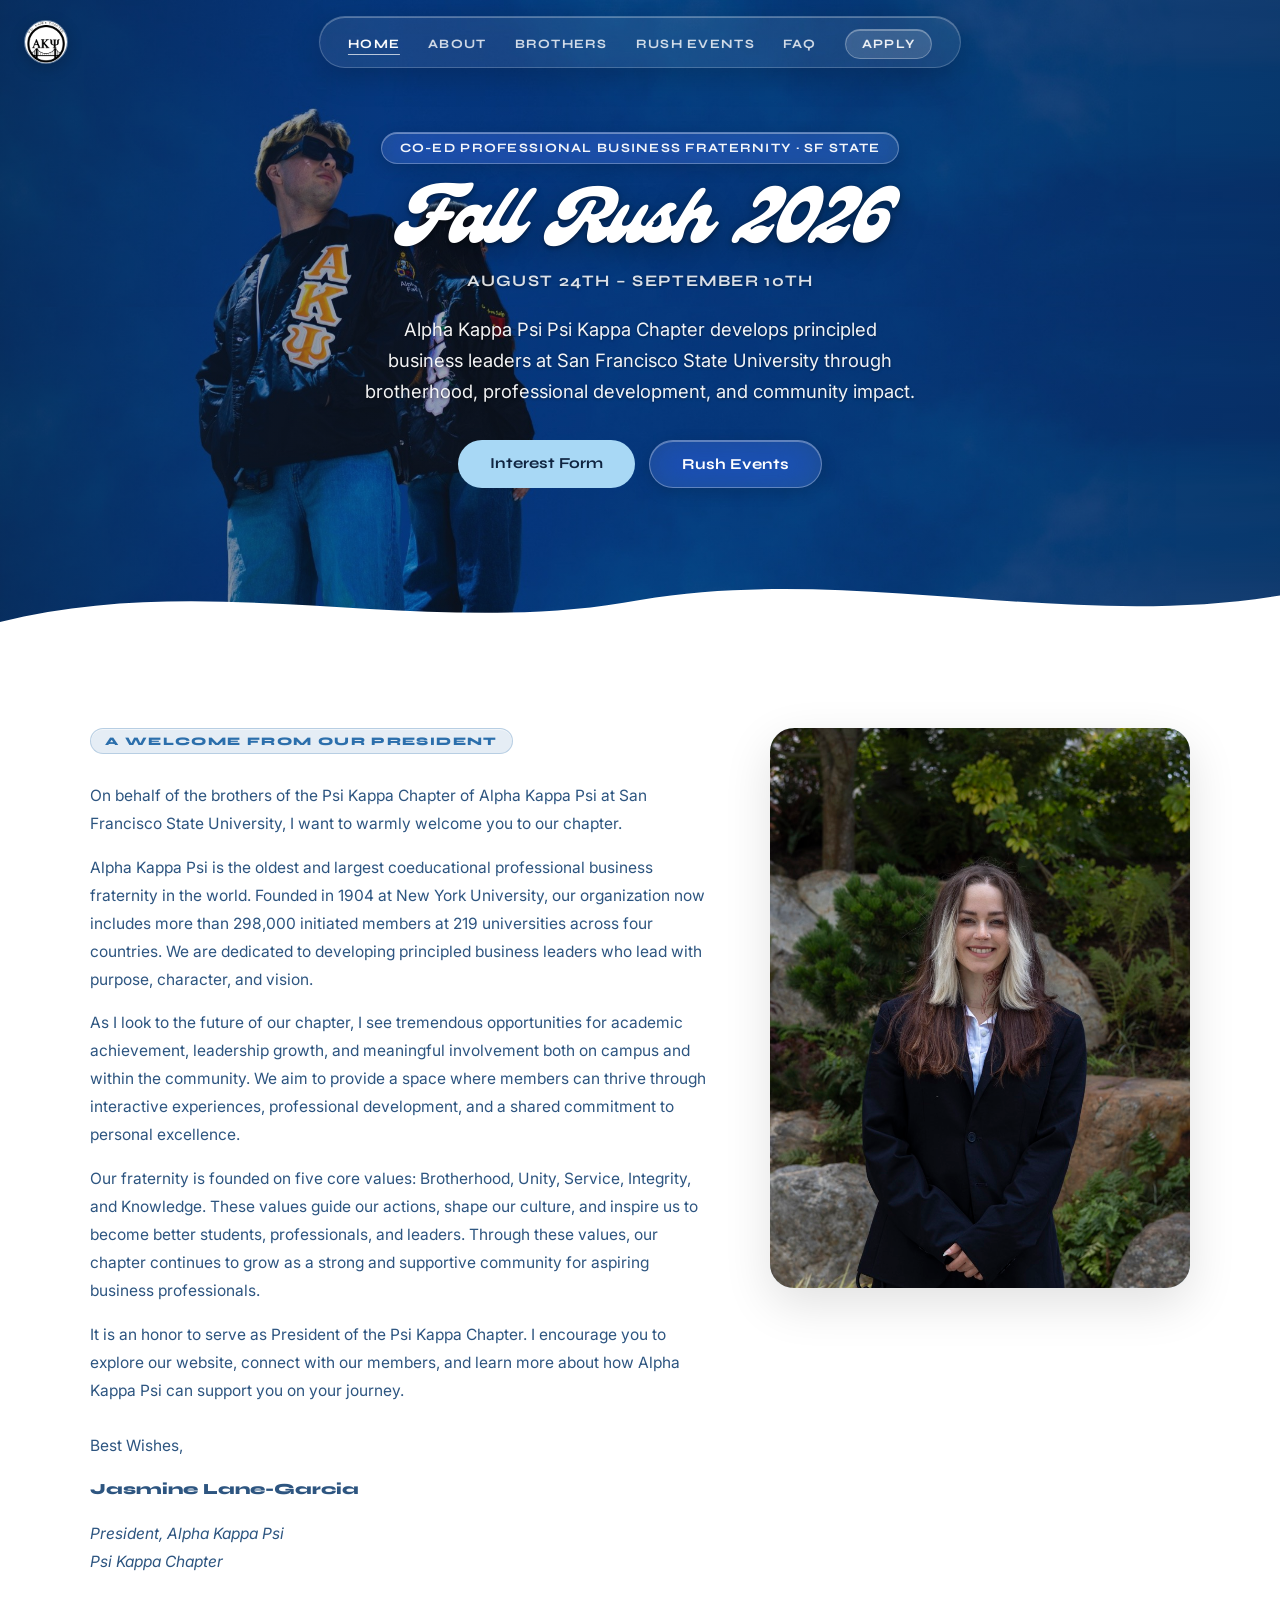
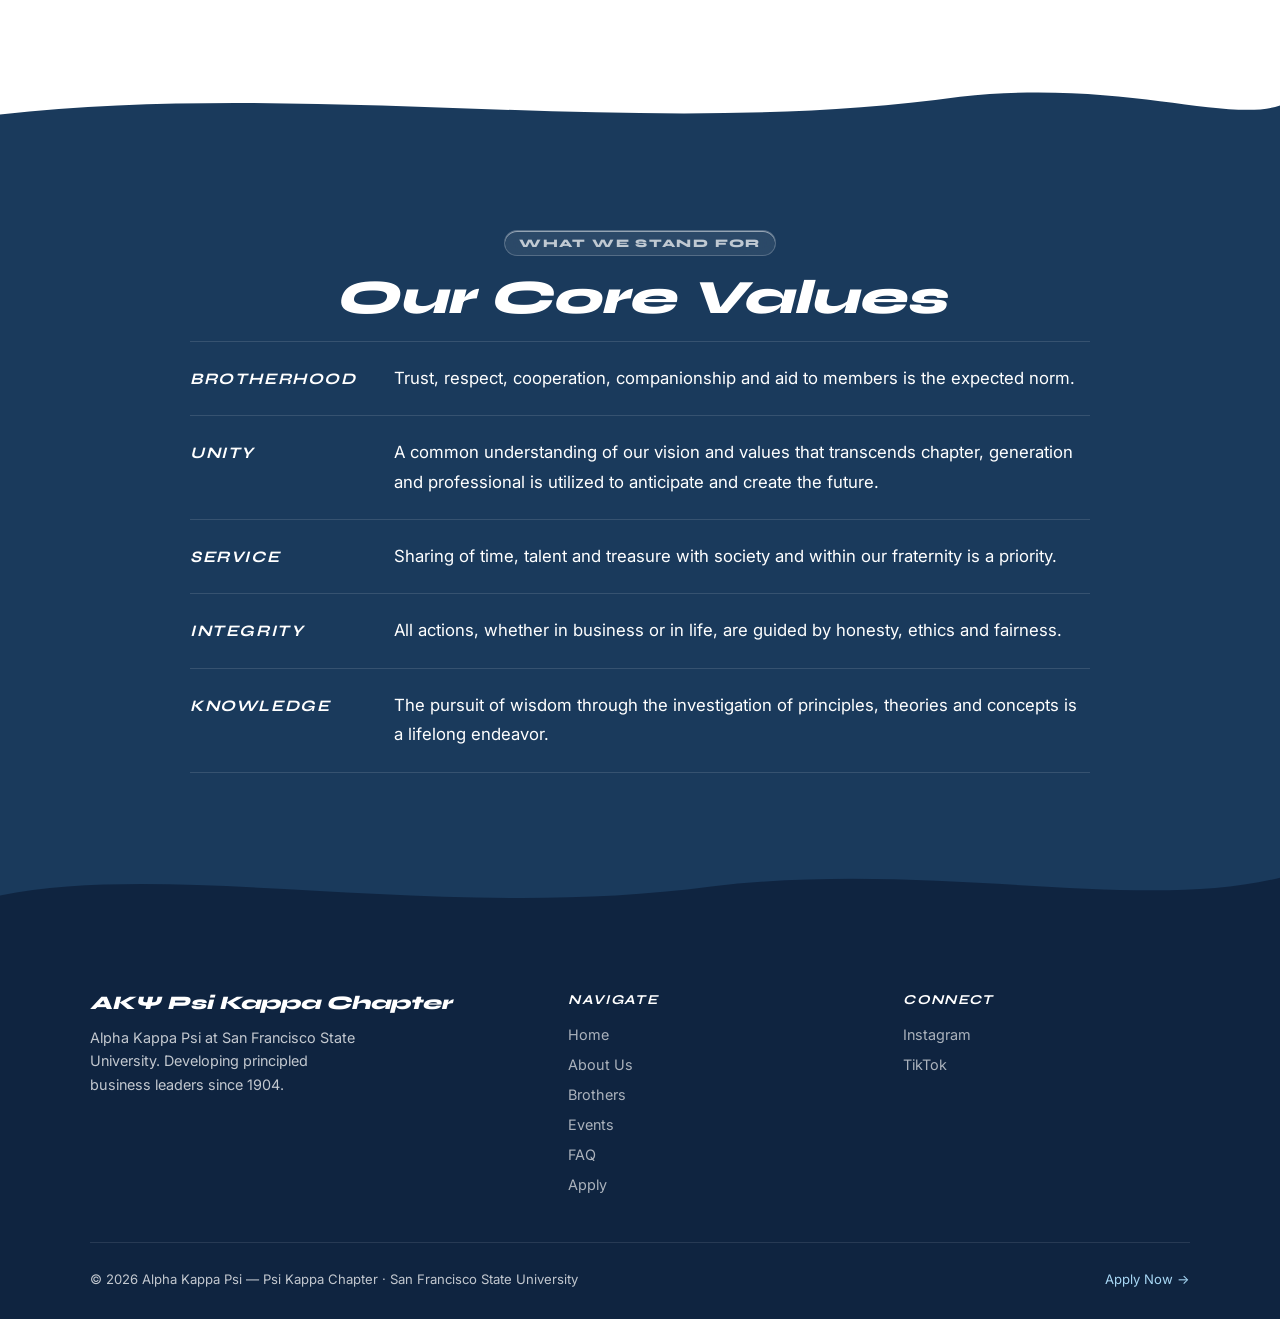
==== commit 582a045b: "Rename nav Events to Rush Events, add glow to home Rush Events button - Top nav link (all 6 pages) n" ====
--- a/index.html
+++ b/index.html
@@ -21,7 +21,7 @@
         <li><a href="index.html">Home</a></li>
         <li><a href="pages/about.html">About</a></li>
         <li><a href="pages/brothers.html">Brothers</a></li>
-        <li><a href="pages/events.html">Events</a></li>
+        <li><a href="pages/events.html">Rush Events</a></li>
         <li><a href="pages/faq.html">FAQ</a></li>
         <li><a href="pages/apply.html" class="nav-cta">Apply</a></li>
       </ul>
@@ -42,7 +42,7 @@
       <p>Alpha Kappa Psi Psi Kappa Chapter develops principled business leaders at San Francisco State University through brotherhood, professional development, and community impact.</p>
       <div class="hero-btns">
         <a href="https://docs.google.com/forms/d/e/1FAIpQLSfrI0D7R2KGJ5GtnsC33VsjA7HHToCCM_zNYAihpPoYTS0jjg/viewform?usp=preview" target="_blank" rel="noopener" class="btn-primary">Interest Form</a>
-        <a href="pages/events.html" class="btn-outline">Events</a>
+        <a href="pages/events.html" class="btn-outline btn-glow">Rush Events</a>
       </div>
     </div>
     <!-- hero wave fills navy — connects flush into ticker band below -->
--- a/css/style.css
+++ b/css/style.css
@@ -501,6 +501,20 @@
   display: inline-block;
 }
 
+/* pulsing aura, same color/timing as the event-card-glow effect on the events page */
+.btn-glow {
+  animation: btn-glow-pulse 2s ease-in-out infinite;
+}
+
+@keyframes btn-glow-pulse {
+  0%, 100% {
+    box-shadow: inset 0 1px 0 rgba(255,255,255,0.3), 0 4px 16px rgba(0,0,0,0.15), 0 0 0 rgba(44,111,172,0);
+  }
+  50% {
+    box-shadow: inset 0 1px 0 rgba(255,255,255,0.3), 0 4px 16px rgba(0,0,0,0.15), 0 0 24px 6px rgba(44,111,172,0.55);
+  }
+}
+
 .btn-outline:hover {
   background: rgba(255,255,255,0.18);
   box-shadow: inset 0 1px 0 rgba(255,255,255,0.4), 0 8px 24px rgba(0,0,0,0.2);
@@ -889,15 +903,48 @@
   margin: 0 auto;
 }
 
+.filter-bar-wrap {
+  display: flex;
+  align-items: flex-start;
+  justify-content: space-between;
+  gap: 8px;
+  margin: 36px 0;
+}
+
+.filter-arrow {
+  flex-shrink: 0;
+  margin-top: 12px; /* vertically center to the 56px icon (28px center - 16px half-button) */
+  background: var(--white);
+  border: 1.5px solid rgba(44,111,172,0.2);
+  color: var(--sky-dark);
+  border-radius: 50%;
+  width: 32px;
+  height: 32px;
+  font-size: 1.3rem;
+  cursor: pointer;
+  box-shadow: 0 2px 8px rgba(0,0,0,0.1);
+  transition: background 0.2s, opacity 0.2s;
+  display: flex;
+  align-items: center;
+  justify-content: center;
+}
+
+.filter-arrow:hover { background: var(--sky-light); }
+.filter-arrow.hidden { opacity: 0; pointer-events: none; }
+
 .filter-bar {
   display: flex;
   gap: 0;
-  margin: 36px 0;
+  margin: 0;
   overflow-x: auto;
   scrollbar-width: none;
   -ms-overflow-style: none;
   padding-bottom: 4px;
+  flex: 1;
+  min-width: 0;
   border-bottom: 1.5px solid rgba(144, 184, 216, 0.25);
+  -webkit-mask-image: linear-gradient(to right, transparent 0%, black 10%, black 90%, transparent 100%);
+  mask-image: linear-gradient(to right, transparent 0%, black 10%, black 90%, transparent 100%);
 }
 
 .filter-bar::-webkit-scrollbar { display: none; }
@@ -953,7 +1000,7 @@
   transform: scale(1.08);
 }
 
-.filter-btn:hover .filter-icon { transform: scale(1.05); }
+.filter-btn:hover .filter-icon { transform: scale(1.3); transition: transform 0.2s; }
 
 .filter-label {
   font-family: 'Syne', sans-serif;
@@ -1047,6 +1094,8 @@
   overflow: hidden;
   border: 1.5px solid rgba(126,200,227,0.2);
   transition: transform 0.25s, box-shadow 0.25s;
+  display: flex;
+  flex-direction: column;
 }
 
 .event-card:hover {
@@ -1108,6 +1157,9 @@
 
 .event-body {
   padding: 22px 24px;
+  display: flex;
+  flex-direction: column;
+  flex: 1;
 }
 
 .event-body h3 {
@@ -1524,45 +1576,6 @@
   align-items: center;
   justify-content: center;
   font-size: 5rem;
-}
-
-.values-list {
-  margin-top: 32px;
-  display: flex;
-  flex-direction: column;
-  gap: 16px;
-}
-
-.value-item {
-  display: flex;
-  gap: 14px;
-  align-items: flex-start;
-}
-
-.value-icon {
-  width: 38px;
-  height: 38px;
-  border-radius: 10px;
-  background: linear-gradient(135deg, var(--lime), var(--lime-dark));
-  display: flex;
-  align-items: center;
-  justify-content: center;
-  font-size: 1rem;
-  flex-shrink: 0;
-  margin-top: 2px;
-}
-
-.value-item h4 {
-  font-family: 'Syne', sans-serif;
-  font-weight: 700;
-  font-size: 0.95rem;
-  margin-bottom: 3px;
-}
-
-.value-item p {
-  font-size: 0.88rem;
-  color: var(--text-mid);
-  line-height: 1.55;
 }
 
 /* ── FAQ ── */
@@ -1738,31 +1751,166 @@
 
 @media (max-width: 640px) {
   section { padding: 64px 20px; }
-  nav { padding: 0 20px; }
-  .nav-links { display: none; }
-  nav { min-width: unset; width: calc(100% - 32px); top: 12px; }
-  .nav-links.open {
+  /* shrink (not remove) the gap between a page-hero and the section right
+     after it — every inner page (about/apply/brothers/events/faq) shares
+     this pattern, so targeting the adjacent-sibling covers all of them */
+  .page-hero + section { padding-top: 28px; }
+  /* smaller hero description text on mobile */
+  .hero p { font-size: 0.95rem; }
+  /* smaller so "August 24th – September 10th" fits on one line instead of
+     wrapping "10th" onto its own line, crowding the paragraph below */
+  .hero-dates { font-size: 0.8rem; }
+  /* smaller, tighter buttons so Interest Form + Rush Events fit side by side */
+  .hero-btns { gap: 10px; }
+  .hero-btns .btn-primary,
+  .hero-btns .btn-outline {
+    padding: 12px 18px;
+    font-size: 0.82rem;
+  }
+  /* padding matches the 16px top gap (nav's own top:12px + half the 8px
+     leftover from centering the 44px logo/hamburger in nav's 52px height)
+     so the logo sits the same distance from the right edge as from the top */
+  nav { padding: 0 16px; }
+  nav { min-width: unset; top: 12px; }
+  /* .nav-links is nested inside .nav-pill in the markup — display:none
+     here would hide it too (a display:none ancestor hides descendants
+     even when they're position:fixed). display:contents instead removes
+     just the pill's own box from nav's flex layout (so it stops being an
+     invisible third item throwing off justify-content:space-between)
+     while still rendering .nav-links normally. */
+  .nav-pill {
+    display: contents;
+  }
+
+  /* Side-panel mobile nav: slides in from the right, covers roughly half
+     the screen (not the whole thing), white with a decorative blue wave
+     along the bottom. Kept in flex layout (not display:none) and slid
+     off-screen via transform so it can animate; visibility hides it from
+     click/tab focus while closed without breaking the transition. */
+  .nav-links {
     display: flex;
     flex-direction: column;
+    align-items: flex-start;
     position: fixed;
-    top: 80px;
-    left: 16px;
-    right: 16px;
-    background: rgba(15, 35, 64, 0.88);
-    backdrop-filter: blur(32px);
-    -webkit-backdrop-filter: blur(32px);
-    padding: 24px 28px 28px;
-    gap: 18px;
-    z-index: 99;
-    border-radius: 24px;
-    border: 1px solid rgba(255,255,255,0.15);
-    box-shadow: 0 12px 40px rgba(0,0,0,0.25);
-    transform: none;
+    top: 0;
+    left: 0;
+    bottom: 0;
+    width: 62%;
+    min-width: 230px;
+    max-width: 320px;
+    height: 100dvh;
+    gap: 22px;
+    background: var(--white);
+    padding: 110px 32px 40px;
+    z-index: 200;
+    border-radius: 0 20px 20px 0;
+    box-shadow: 16px 0 48px rgba(0,0,0,0.25);
+    overflow: hidden;
+    transform: translateX(-100%);
+    visibility: hidden;
+    transition: transform 0.35s ease, visibility 0s linear 0.35s;
   }
-  .hamburger { display: flex; }
+  .nav-links.open {
+    transform: translateX(0);
+    visibility: visible;
+    transition: transform 0.35s ease, visibility 0s;
+  }
+  /* decorative wave along the bottom of the panel */
+  .nav-links::after {
+    content: '';
+    position: absolute;
+    left: 0; right: 0; bottom: 0;
+    height: 140px;
+    background: url("data:image/svg+xml,%3Csvg xmlns='http://www.w3.org/2000/svg' viewBox='0 0 300 150' preserveAspectRatio='none'%3E%3Cpath d='M0,70 C60,30 120,100 180,60 C230,30 270,80 300,50 L300,150 L0,150 Z' fill='%232C6FAC'/%3E%3C/svg%3E") bottom / 100% 100% no-repeat;
+    pointer-events: none;
+  }
+  /* white-panel text colors (base + nav.scrolled rules are styled for the
+     translucent/dark-on-navy desktop pill — !important since nav.scrolled
+     .nav-links a otherwise outranks this on specificity alone) */
+  .nav-links a {
+    position: relative;
+    color: var(--text-dark) !important;
+    font-size: 0.95rem;
+  }
+  .nav-links a:hover { color: var(--sky-dark) !important; }
+  .nav-links a.active-page {
+    color: var(--sky-dark) !important;
+    border-bottom-color: var(--sky-dark);
+  }
+  .nav-links .nav-cta {
+    position: relative;
+    background: var(--navy) !important;
+    color: var(--white) !important;
+    border-color: var(--navy) !important;
+  }
+  /* dim + blur the page behind the panel while it's open */
+  body.nav-open { overflow: hidden; }
+  body.nav-open::after {
+    content: '';
+    position: fixed;
+    inset: 0;
+    background: rgba(15, 35, 64, 0.25);
+    backdrop-filter: blur(5px);
+    -webkit-backdrop-filter: blur(5px);
+    z-index: 150;
+  }
+  /* nav has its own z-index (100), which is below the backdrop overlay
+     (150) — bump the whole bar above it so the hamburger stays sharp and
+     tappable to close, instead of getting blurred with everything else */
+  body.nav-open nav { z-index: 201; }
+  /* logo on the left, hamburger on the right as a self-contained circular
+     glass button styled like the desktop nav-pill. Its own background
+     gives it contrast against any backdrop (hero photo, white section
+     once scrolled, or the open panel), so — unlike plain white bars on
+     transparent — it never needs scroll/open-state color swaps. */
+  nav { justify-content: space-between; }
+  .nav-logo { order: 1; }
+  .hamburger {
+    order: 2;
+    display: flex;
+    position: relative;
+    z-index: 201;
+    width: 44px;
+    height: 44px;
+    padding: 0;
+    border-radius: 50%;
+    align-items: center;
+    justify-content: center;
+    background: rgba(255, 255, 255, 0.08);
+    backdrop-filter: blur(40px) saturate(180%);
+    -webkit-backdrop-filter: blur(40px) saturate(180%);
+    border: 1px solid rgba(255,255,255,0.2);
+    box-shadow: inset 0 1px 0 rgba(255,255,255,0.28), 0 8px 32px rgba(0,0,0,0.2);
+    transition: background 0.4s ease, border-color 0.4s ease, box-shadow 0.4s ease;
+  }
+  /* dark variant also when the panel is open (regardless of scroll position)
+     since the hamburger then sits over the white panel, not the hero */
+  nav.scrolled .hamburger,
+  body.nav-open .hamburger {
+    background: rgba(15, 35, 64, 0.82);
+    border-color: rgba(255,255,255,0.12);
+    box-shadow: inset 0 1px 0 rgba(255,255,255,0.1), 0 8px 32px rgba(0,0,0,0.28);
+  }
   .pillars-grid { grid-template-columns: 1fr; }
+  .brothers-grid { grid-template-columns: repeat(2, 1fr); gap: 12px; }
+  .brother-photo { height: 160px; }
+  .brother-info { padding: 12px; }
+  .brother-info h3 { font-size: 0.85rem; }
+  .brother-info .role, .brother-info .major { font-size: 0.72rem; }
   .footer-top { grid-template-columns: 1fr; }
   .stats-inner { flex-direction: column; gap: 24px; }
   .apply-form { padding: 28px 22px; }
   .page-hero { padding: 100px 20px 48px; }
-}
+  /* mobile only: header, then photo, then the rest of the text, in the
+     president welcome section. display:contents lifts president-text's
+     children up to be direct grid items of president-inner so each piece
+     can be given its own order, without changing desktop/tablet markup. */
+  .president-inner { gap: 0; }
+  .president-text { display: contents; }
+  .president-inner .section-tag { order: -2; margin-bottom: 20px; }
+  .president-photo { order: -1; margin-bottom: 24px; }
+  .president-text p { margin-bottom: 16px; }
+  /* mobile only: stack each core value's label above its description
+     instead of squeezing a fixed 180px label column next to it */
+  .value-item { grid-template-columns: 1fr; gap: 6px; }
+}
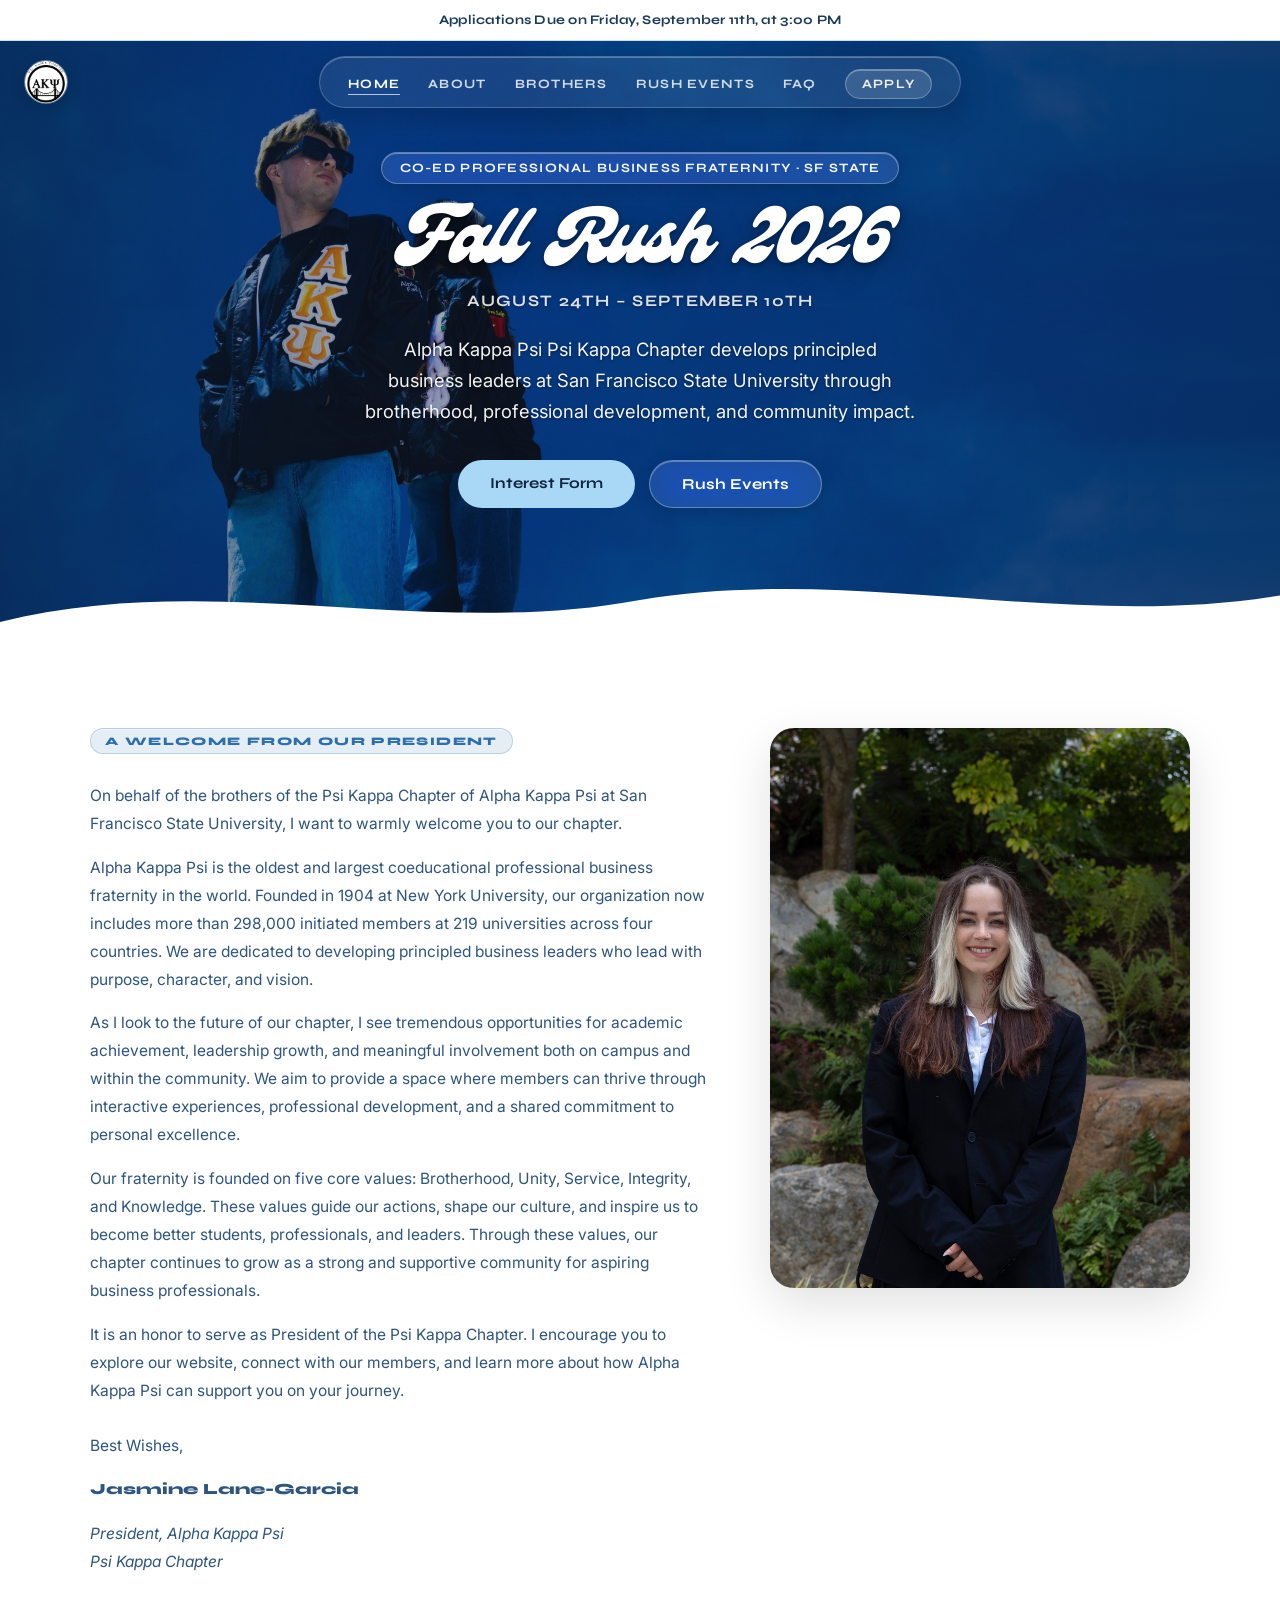
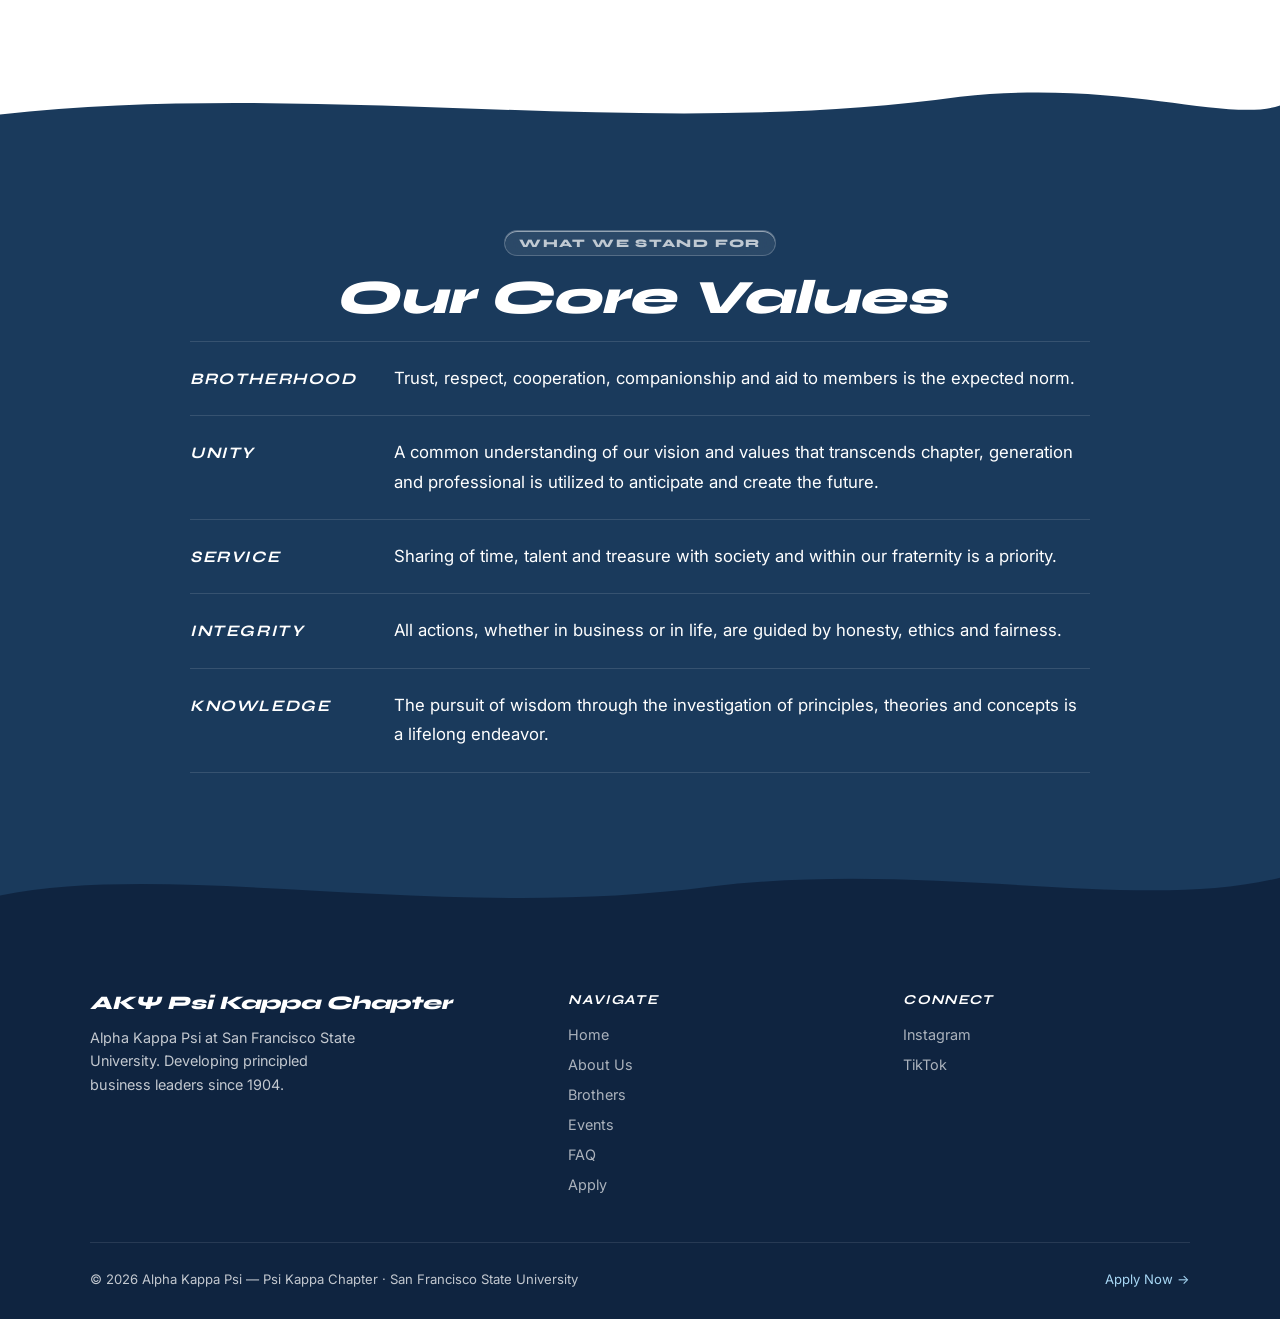
==== commit d0bf681c: "Events Update | Sep 8th" ====
--- a/index.html
+++ b/index.html
@@ -10,6 +10,7 @@
 <body>
 
   <!-- ANNOUNCEMENT BANNER -->
+  <div class="site-banner">Applications Due on Friday, September 11th, at 3:00 PM</div>
   <!-- NAV -->
   <nav>
     <a href="index.html" class="nav-logo">
--- a/css/style.css
+++ b/css/style.css
@@ -21,7 +21,8 @@
   --cloud: #EEF4FB;
   --text-dark: #0F2440;
   --text-mid: #2D5580;
-  --nav-h: 72px;
+  --banner-h: 40px;
+  --nav-h: calc(var(--banner-h) + 72px);
 }
 
 * {
@@ -90,10 +91,29 @@
   to   { transform: translateX(0%); }
 }
 
+/* ── SITE BANNER ── */
+.site-banner {
+  position: fixed;
+  top: 0;
+  left: 0;
+  right: 0;
+  z-index: 105;
+  background: var(--white);
+  color: var(--navy);
+  border-bottom: 1px solid var(--sky-light);
+  text-align: center;
+  padding: 12px 20px;
+  line-height: 16px;
+  font-family: 'Syne', sans-serif;
+  font-weight: 700;
+  font-size: 0.82rem;
+  letter-spacing: 0.02em;
+}
+
 /* ── NAV ── */
 nav {
   position: fixed;
-  top: 16px;
+  top: calc(var(--banner-h) + 16px);
   left: 0;
   right: 0;
   height: 52px;
@@ -856,7 +876,7 @@
   min-height: 38vh;
   display: flex;
   align-items: flex-end;
-  padding: 130px 40px 60px;
+  padding: calc(var(--banner-h) + 130px) 40px 60px;
   position: relative;
   overflow: hidden;
   background: linear-gradient(160deg, #0F2F54 0%, #2C6FAC 100%);
@@ -1771,7 +1791,7 @@
      leftover from centering the 44px logo/hamburger in nav's 52px height)
      so the logo sits the same distance from the right edge as from the top */
   nav { padding: 0 16px; }
-  nav { min-width: unset; top: 12px; }
+  nav { min-width: unset; top: calc(var(--banner-h) + 12px); }
   /* .nav-links is nested inside .nav-pill in the markup — display:none
      here would hide it too (a display:none ancestor hides descendants
      even when they're position:fixed). display:contents instead removes
@@ -1900,7 +1920,7 @@
   .footer-top { grid-template-columns: 1fr; }
   .stats-inner { flex-direction: column; gap: 24px; }
   .apply-form { padding: 28px 22px; }
-  .page-hero { padding: 100px 20px 48px; }
+  .page-hero { padding: calc(var(--banner-h) + 100px) 20px 48px; }
   /* mobile only: header, then photo, then the rest of the text, in the
      president welcome section. display:contents lifts president-text's
      children up to be direct grid items of president-inner so each piece
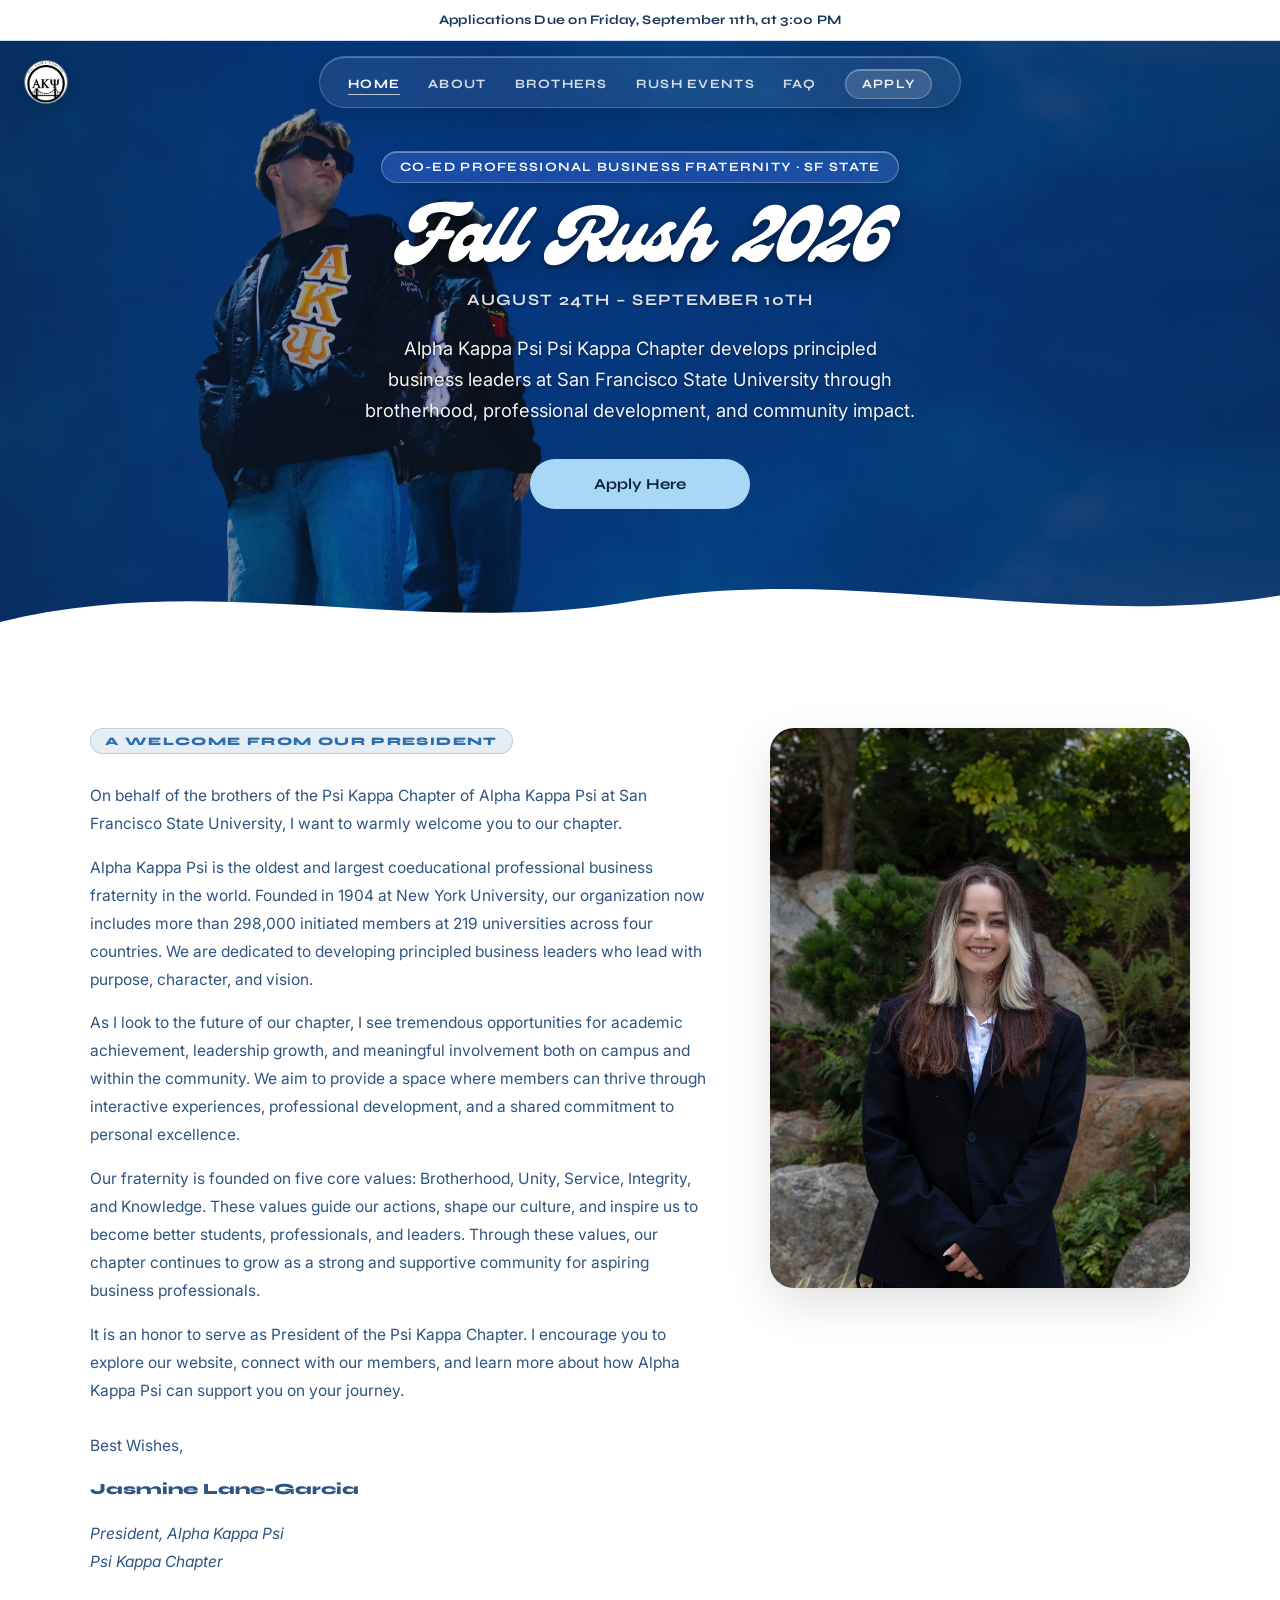
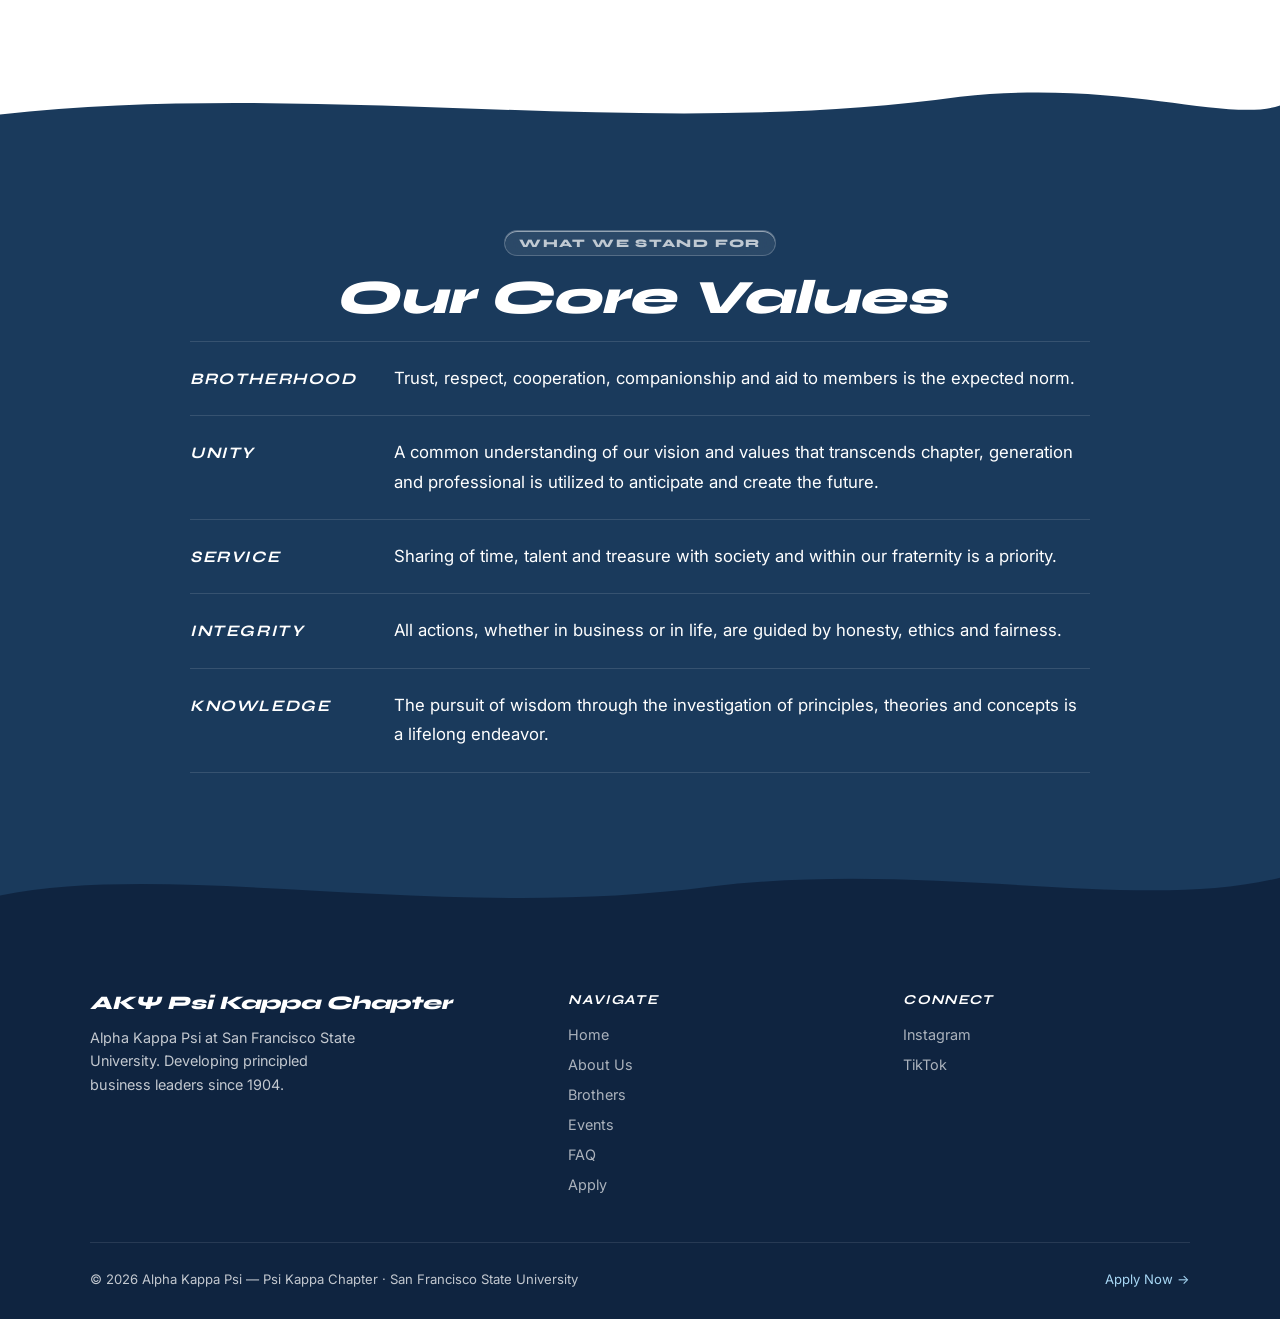
==== commit 742a5e7a: "Replace hero Interest Form + Rush Events buttons with single Apply Here button Removes the second he" ====
--- a/index.html
+++ b/index.html
@@ -42,8 +42,7 @@
       <div class="hero-dates">August 24th – September 10th</div>
       <p>Alpha Kappa Psi Psi Kappa Chapter develops principled business leaders at San Francisco State University through brotherhood, professional development, and community impact.</p>
       <div class="hero-btns">
-        <a href="https://docs.google.com/forms/d/e/1FAIpQLSfrI0D7R2KGJ5GtnsC33VsjA7HHToCCM_zNYAihpPoYTS0jjg/viewform?usp=preview" target="_blank" rel="noopener" class="btn-primary">Interest Form</a>
-        <a href="pages/events.html" class="btn-outline btn-glow">Rush Events</a>
+        <a href="pages/apply.html" class="btn-primary btn-wide">Apply Here</a>
       </div>
     </div>
     <!-- hero wave fills navy — connects flush into ticker band below -->
--- a/css/style.css
+++ b/css/style.css
@@ -497,6 +497,11 @@
   text-decoration: none;
   transition: transform 0.2s, background 0.2s;
   display: inline-block;
+}
+
+/* wider pill for a single standalone hero CTA (no second button beside it) */
+.btn-wide {
+  padding: 16px 64px;
 }
 
 .btn-primary:hover {
@@ -1780,13 +1785,6 @@
   /* smaller so "August 24th – September 10th" fits on one line instead of
      wrapping "10th" onto its own line, crowding the paragraph below */
   .hero-dates { font-size: 0.8rem; }
-  /* smaller, tighter buttons so Interest Form + Rush Events fit side by side */
-  .hero-btns { gap: 10px; }
-  .hero-btns .btn-primary,
-  .hero-btns .btn-outline {
-    padding: 12px 18px;
-    font-size: 0.82rem;
-  }
   /* padding matches the 16px top gap (nav's own top:12px + half the 8px
      leftover from centering the 44px logo/hamburger in nav's 52px height)
      so the logo sits the same distance from the right edge as from the top */
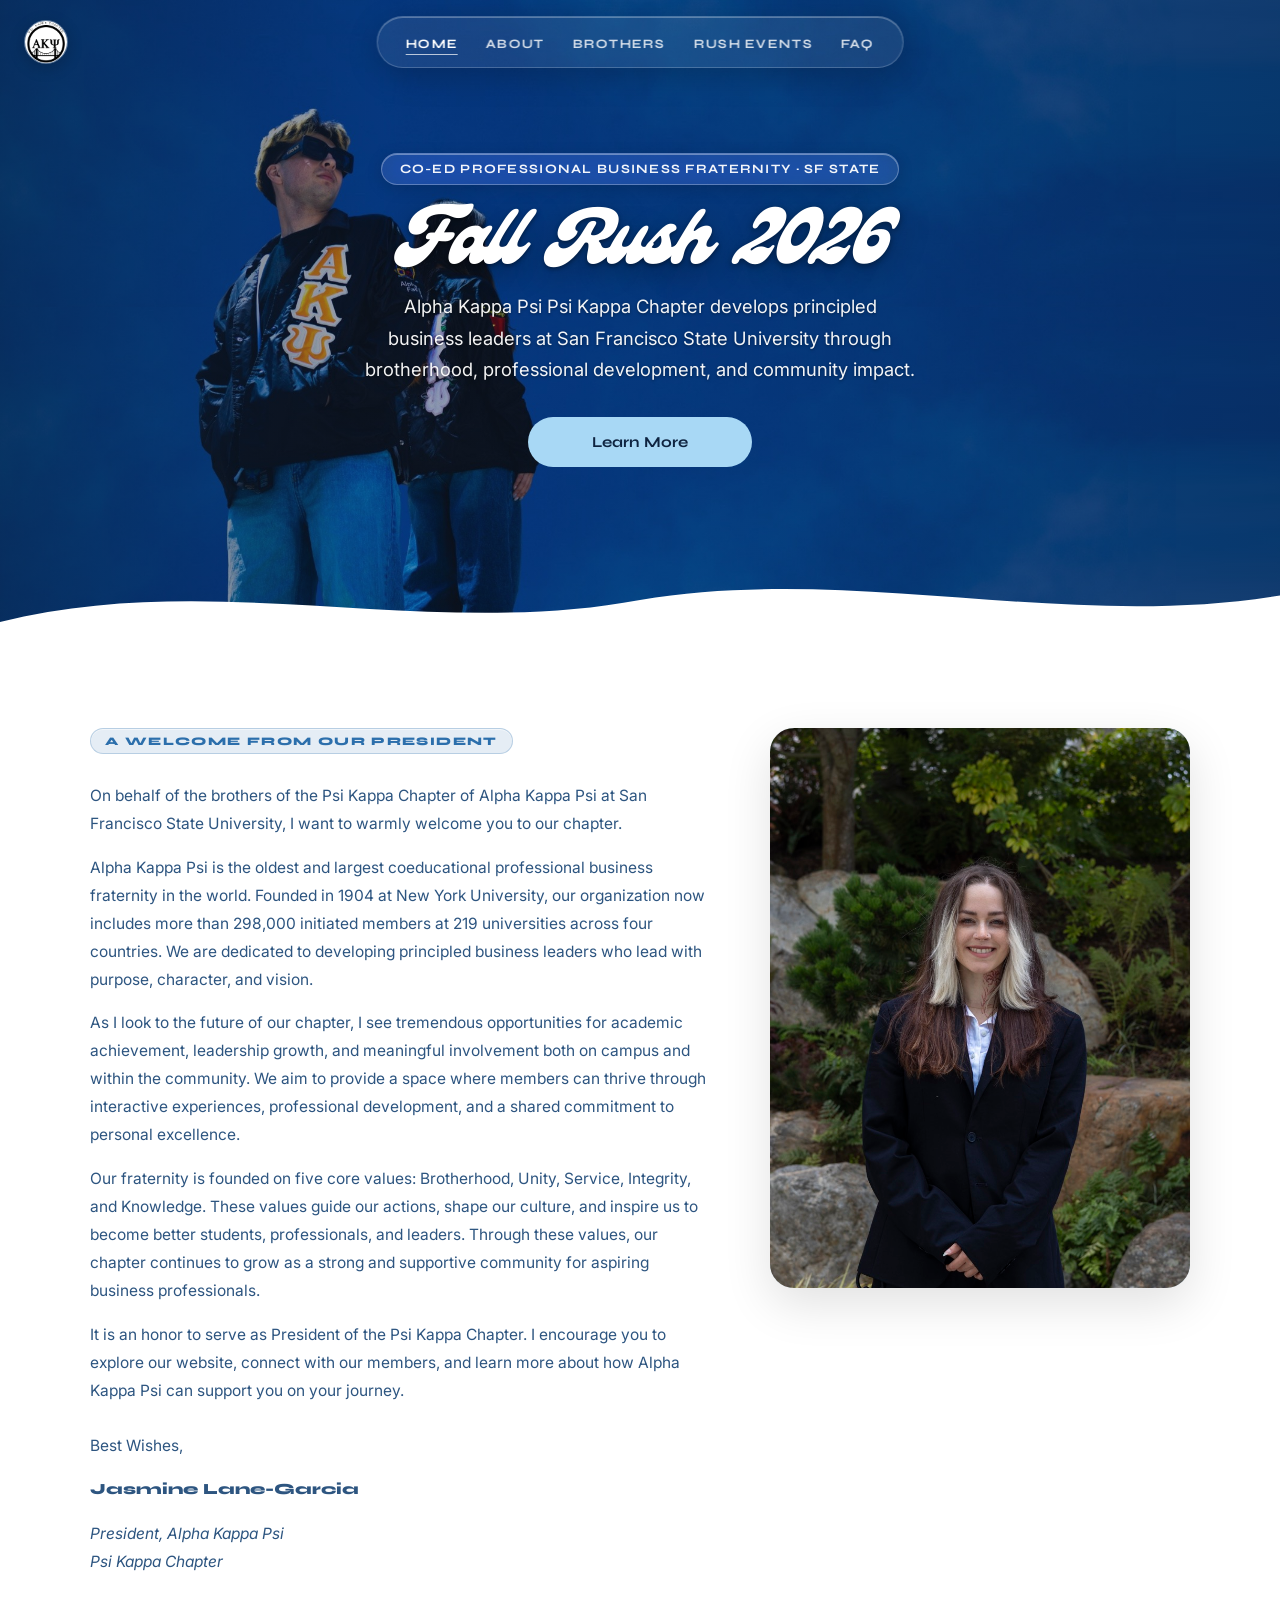
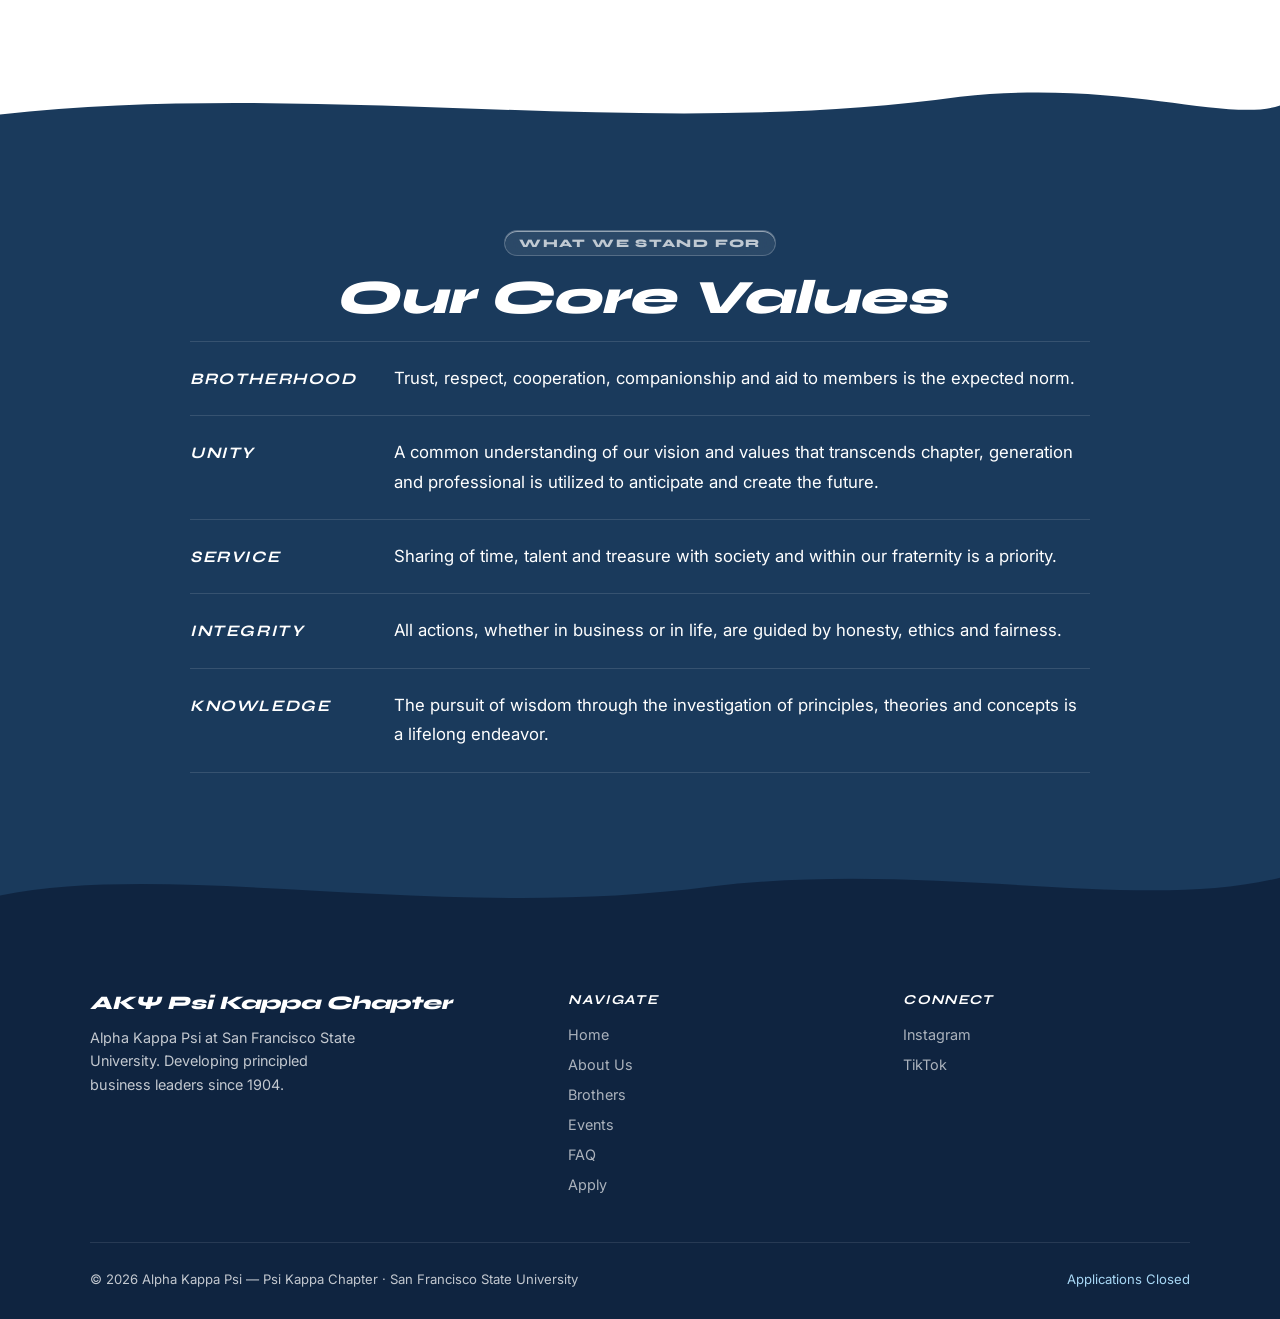
==== commit 3ec25101: "boom update" ====
--- a/index.html
+++ b/index.html
@@ -10,7 +10,6 @@
 <body>
 
   <!-- ANNOUNCEMENT BANNER -->
-  <div class="site-banner">Applications Due on Friday, September 11th, at 3:00 PM</div>
   <!-- NAV -->
   <nav>
     <a href="index.html" class="nav-logo">
@@ -24,7 +23,6 @@
         <li><a href="pages/brothers.html">Brothers</a></li>
         <li><a href="pages/events.html">Rush Events</a></li>
         <li><a href="pages/faq.html">FAQ</a></li>
-        <li><a href="pages/apply.html" class="nav-cta">Apply</a></li>
       </ul>
     </div>
     <button class="hamburger" aria-label="Menu" style="pointer-events:all;">
@@ -39,10 +37,9 @@
     <div class="hero-content">
       <div class="hero-tag">Co-ed Professional Business Fraternity · SF State</div>
       <h1>Fall Rush <em>2026</em></h1>
-      <div class="hero-dates">August 24th – September 10th</div>
       <p>Alpha Kappa Psi Psi Kappa Chapter develops principled business leaders at San Francisco State University through brotherhood, professional development, and community impact.</p>
       <div class="hero-btns">
-        <a href="pages/apply.html" class="btn-primary btn-wide">Apply Here</a>
+        <a href="pages/about.html" class="btn-primary btn-wide">Learn More</a>
       </div>
     </div>
     <!-- hero wave fills navy — connects flush into ticker band below -->
@@ -135,7 +132,7 @@
             <li><a href="pages/brothers.html">Brothers</a></li>
             <li><a href="pages/events.html">Events</a></li>
             <li><a href="pages/faq.html">FAQ</a></li>
-            <li><a href="https://docs.google.com/forms/d/e/1FAIpQLSenPRLNFQxkMhAuqAMwuYZ88H-d26_uNZrxAt8tLkR5sAZFIw/viewform?usp=header" target="_blank" rel="noopener">Apply</a></li>
+            <li><a href="pages/apply.html">Apply</a></li>
           </ul>
         </div>
         <div class="footer-col">
@@ -148,7 +145,7 @@
       </div>
       <div class="footer-bottom">
         <span>© 2026 Alpha Kappa Psi — Psi Kappa Chapter · San Francisco State University</span>
-        <a href="https://docs.google.com/forms/d/e/1FAIpQLSenPRLNFQxkMhAuqAMwuYZ88H-d26_uNZrxAt8tLkR5sAZFIw/viewform?usp=header" target="_blank" rel="noopener">Apply Now →</a>
+        <a href="pages/apply.html">Applications Closed</a>
       </div>
     </div>
   </footer>
--- a/css/style.css
+++ b/css/style.css
@@ -21,7 +21,7 @@
   --cloud: #EEF4FB;
   --text-dark: #0F2440;
   --text-mid: #2D5580;
-  --banner-h: 40px;
+  --banner-h: 0px;
   --nav-h: calc(var(--banner-h) + 72px);
 }
 
@@ -89,25 +89,6 @@
 @keyframes ticker-right {
   from { transform: translateX(-50%); }
   to   { transform: translateX(0%); }
-}
-
-/* ── SITE BANNER ── */
-.site-banner {
-  position: fixed;
-  top: 0;
-  left: 0;
-  right: 0;
-  z-index: 105;
-  background: var(--white);
-  color: var(--navy);
-  border-bottom: 1px solid var(--sky-light);
-  text-align: center;
-  padding: 12px 20px;
-  line-height: 16px;
-  font-family: 'Syne', sans-serif;
-  font-weight: 700;
-  font-size: 0.82rem;
-  letter-spacing: 0.02em;
 }
 
 /* ── NAV ── */
@@ -1207,18 +1188,6 @@
   font-size: 0.82rem;
   color: var(--sky-dark);
   font-weight: 500;
-}
-
-/* ── DEADLINE BANNER ── */
-.deadline-banner {
-  background: var(--navy);
-  color: var(--white);
-  text-align: center;
-  padding: 20px 40px;
-  font-family: 'Syne', sans-serif;
-  font-weight: 700;
-  font-size: 1.05rem;
-  letter-spacing: 0.01em;
 }
 
 /* ── APPLY SECTION ── */
